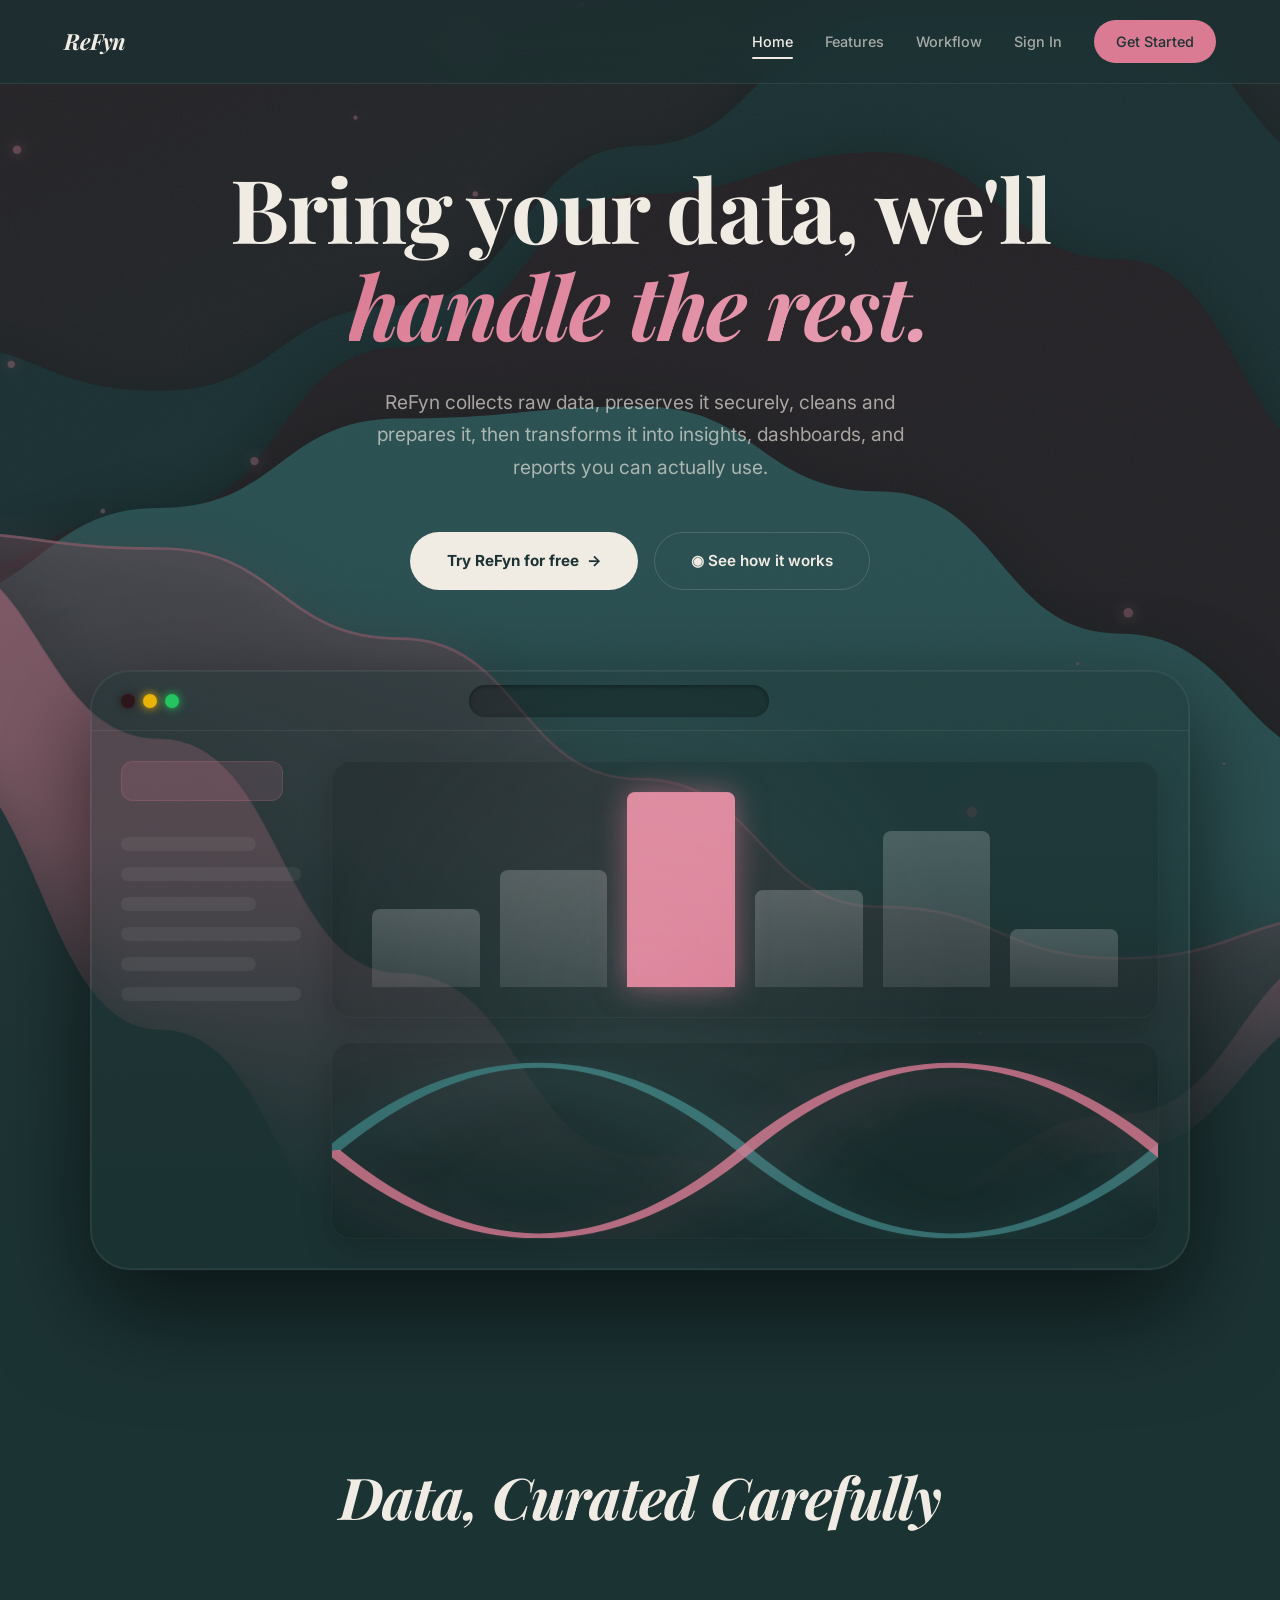
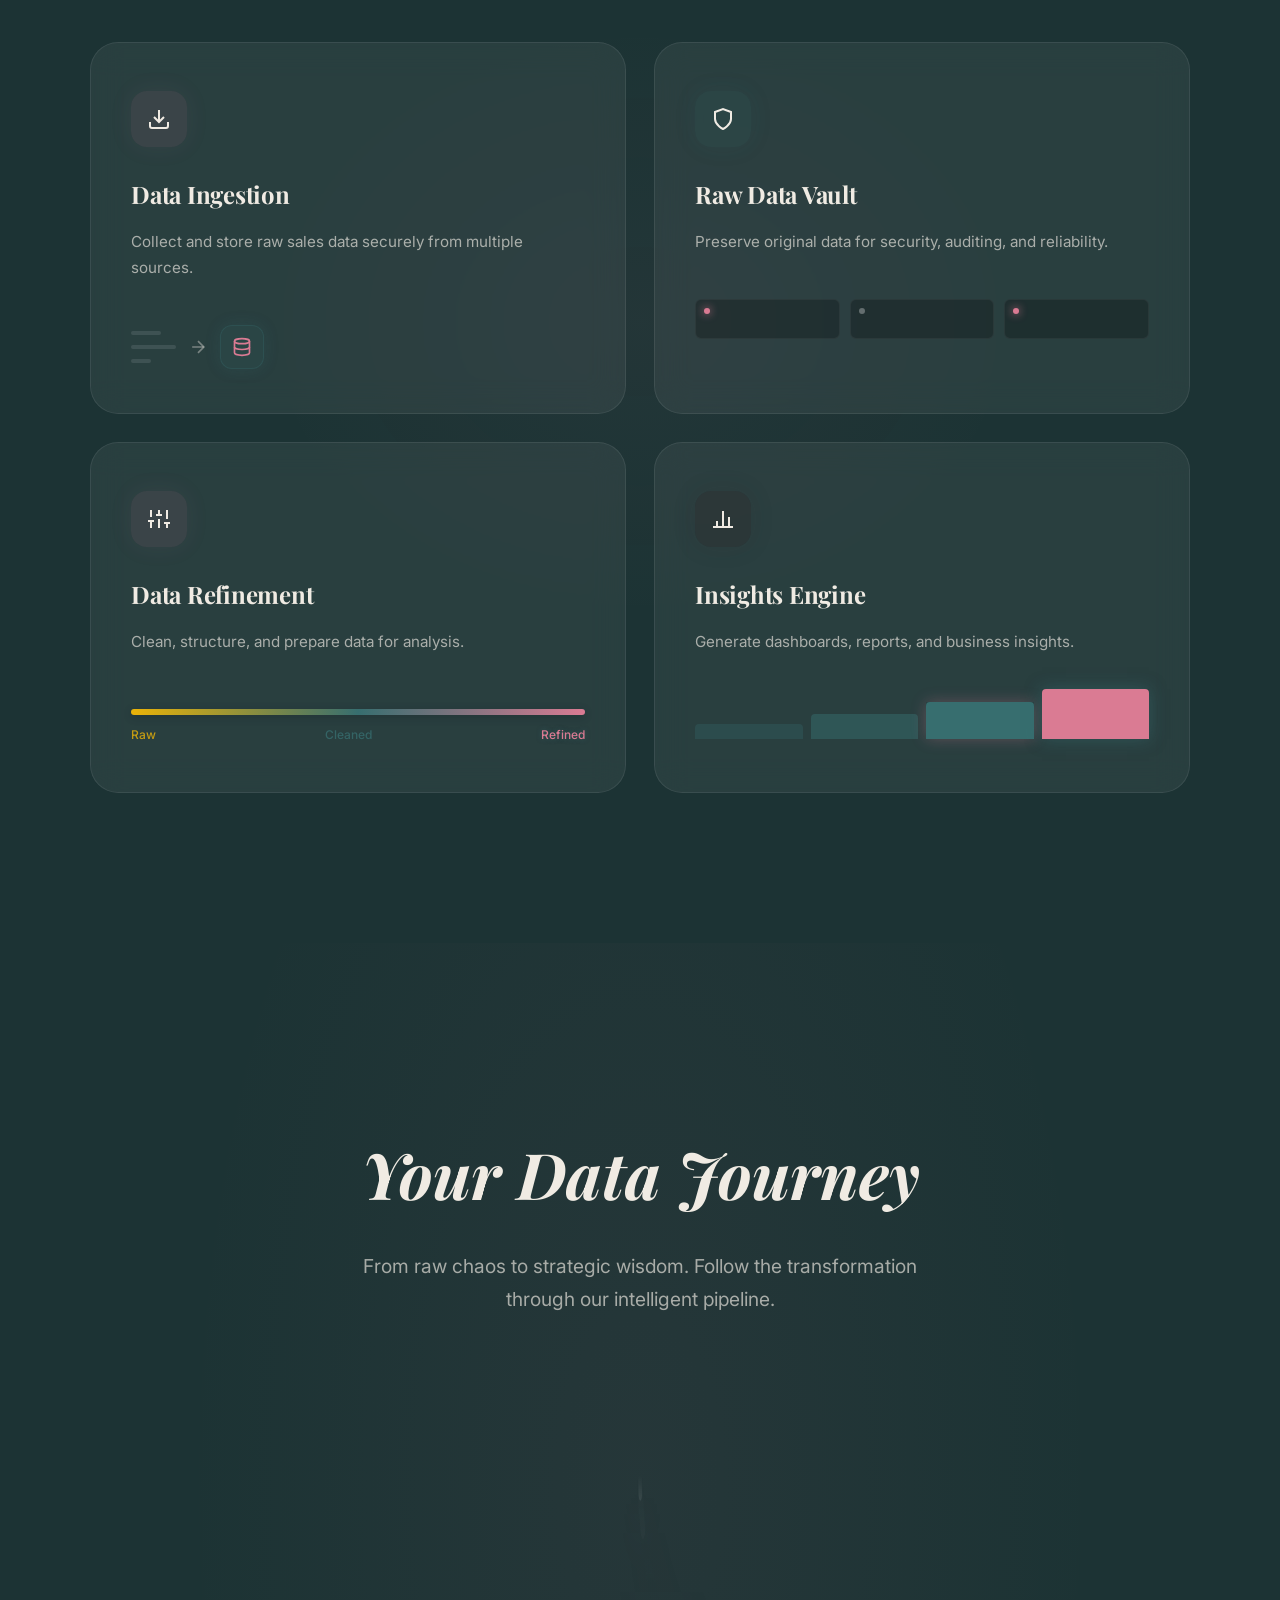
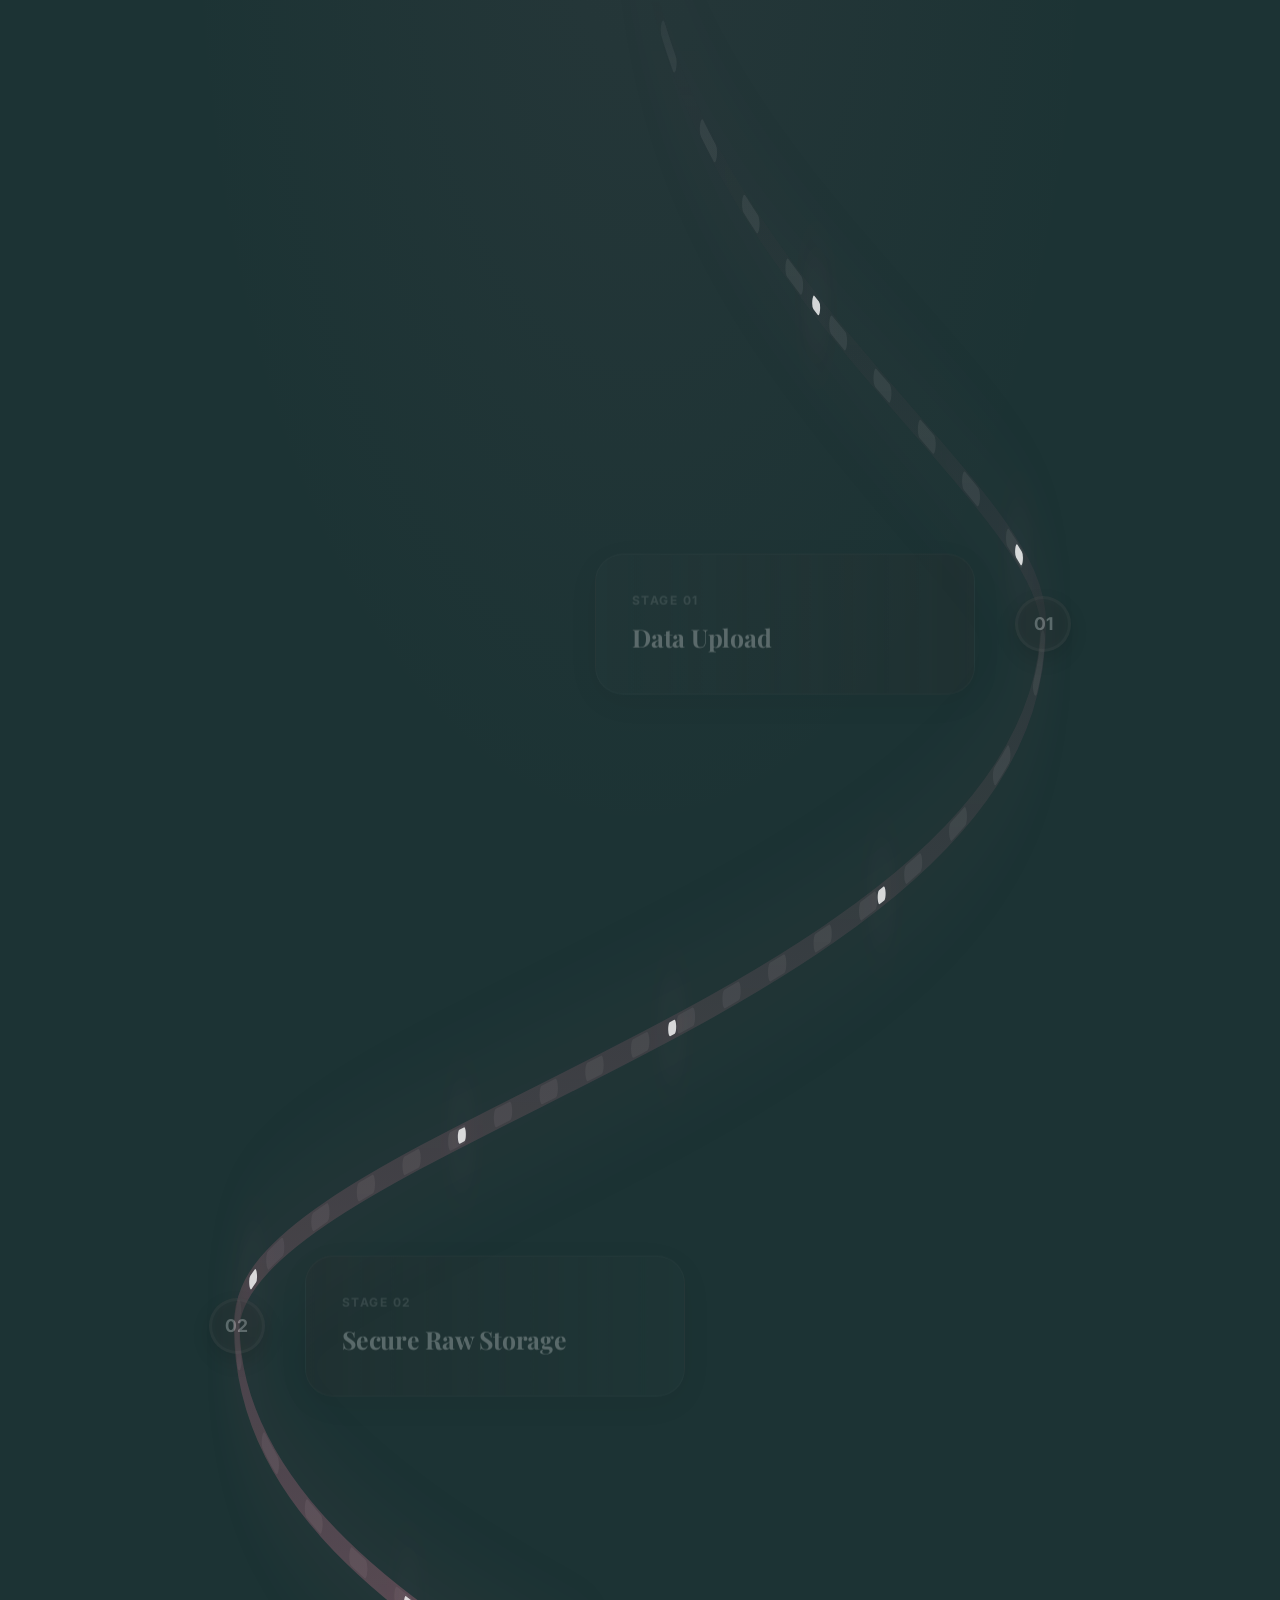
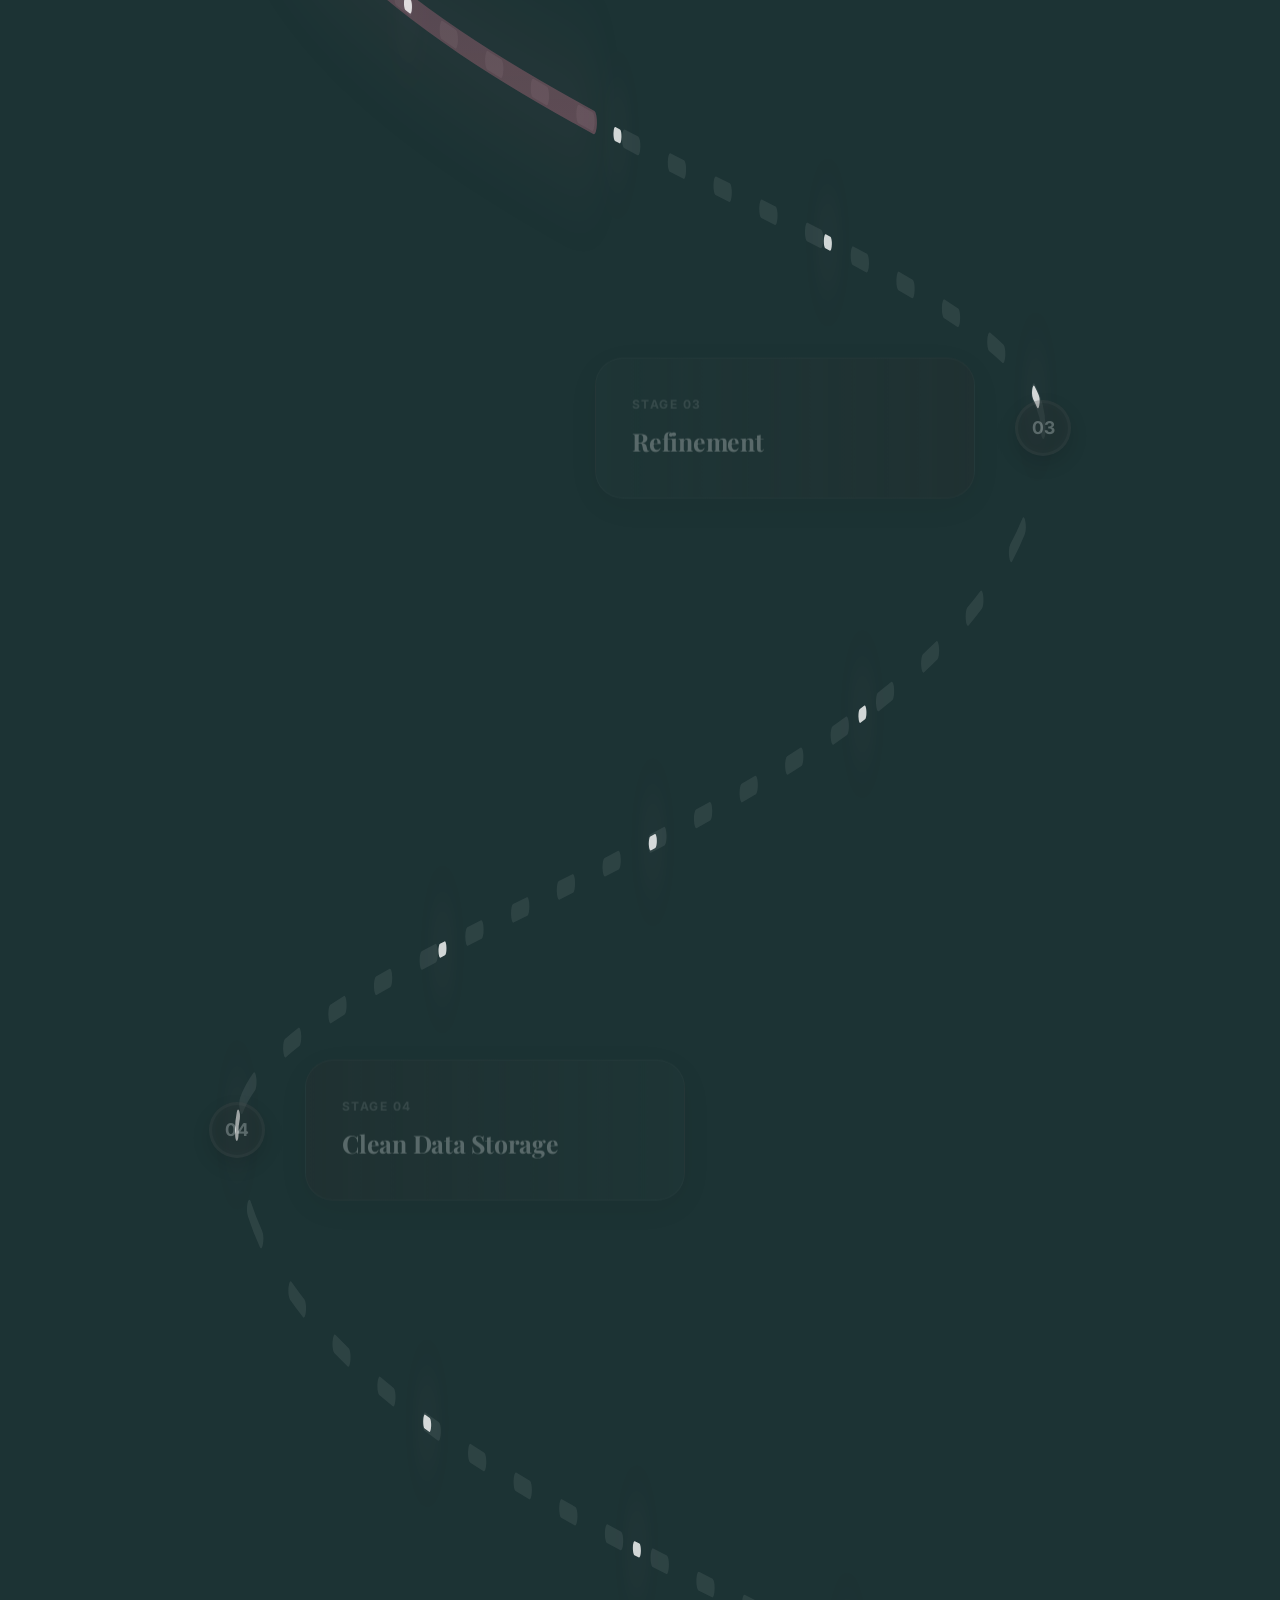
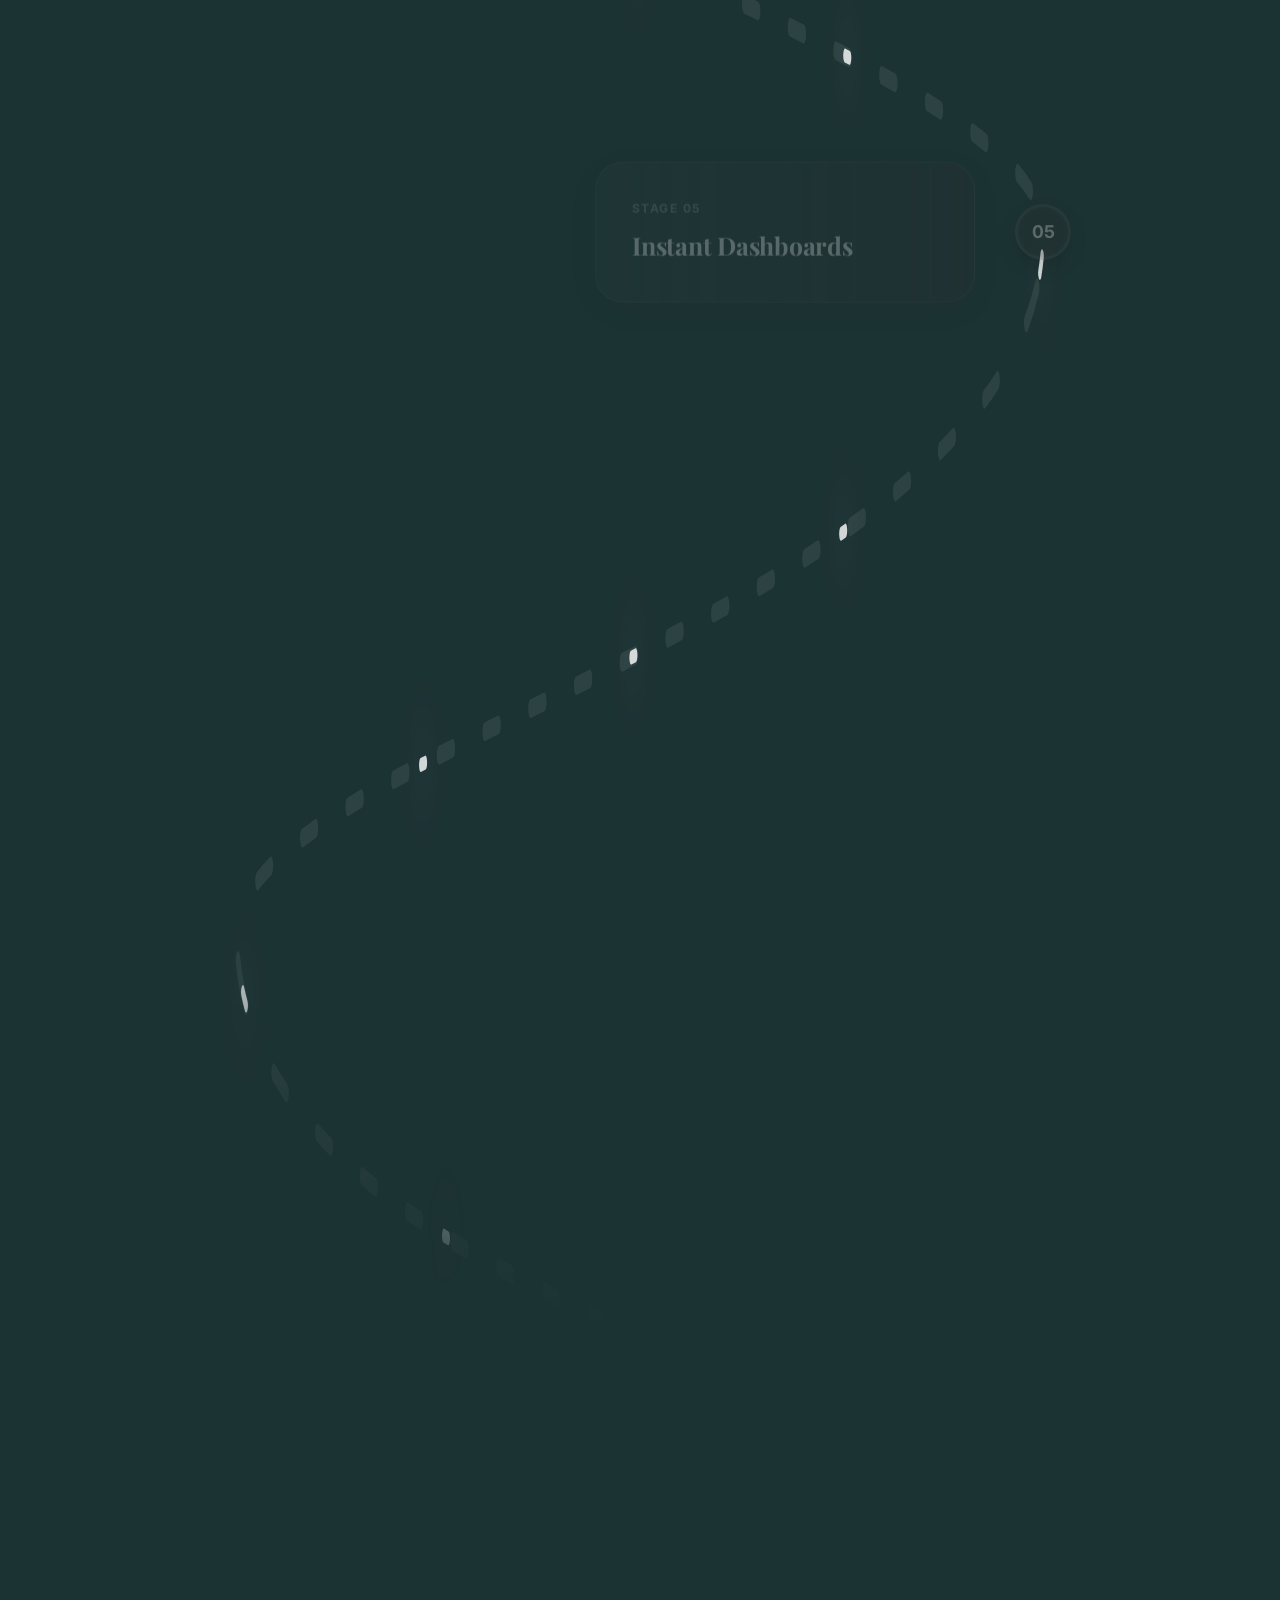
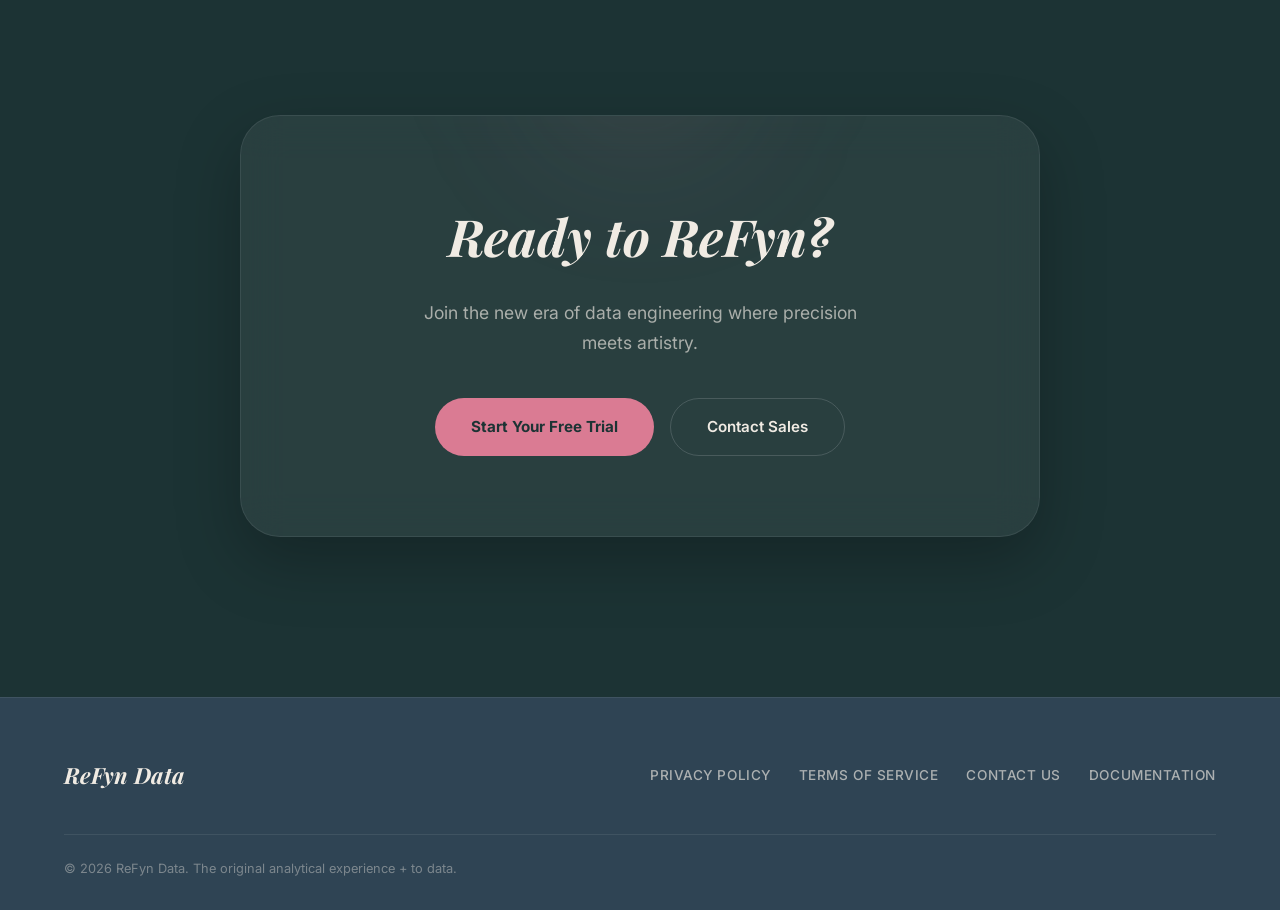
==== index.html @ 60cd301b "fix(gh-pages): Deploy Refyn landing page to root and docs with relative asset paths" ====
<!DOCTYPE html>
<html lang="en">
<head>
    <meta charset="UTF-8">
    <meta name="viewport" content="width=device-width, initial-scale=1.0">
    <title>ReFyn Data | Precision Data Intelligence</title>
    <meta name="description" content="Transform raw chaos into strategic wisdom with ReFyn Data's intelligent pipeline. Upload, clean, analyze, and visualize your data effortlessly.">
    <link rel="preconnect" href="https://fonts.googleapis.com">
    <link rel="preconnect" href="https://fonts.gstatic.com" crossorigin>
    <link href="https://fonts.googleapis.com/css2?family=Inter:wght@300;400;500;600;700;800&family=Playfair+Display:ital,wght@0,500;0,700;1,500;1,700&display=swap" rel="stylesheet">
    <style>
        /* ═══════════════════════════════════════════
           DESIGN TOKENS
           ═══════════════════════════════════════════ */
        :root {
            --bg-deep: #1C3334;
            --bg-mid: #2F4454;
            --bg-card: rgba(255, 255, 255, 0.04);
            --bg-glass: rgba(255, 255, 255, 0.06);
            --bg-glass-strong: rgba(255, 255, 255, 0.09);

            --text-primary: #f0ebe3;
            --text-secondary: rgba(240, 235, 227, 0.65);
            --text-muted: rgba(240, 235, 227, 0.4);

            --accent-green: #DA7B93;
            --accent-pink: #376E6F;
            --accent-coral: #2E151B;

            --border-glass: rgba(255, 255, 255, 0.08);
            --border-glass-hover: rgba(255, 255, 255, 0.15);

            --shadow-glow: 0 0 60px rgba(218, 123, 147, 0.06);
            --shadow-card: 0 8px 32px rgba(0, 0, 0, 0.2);
            --shadow-card-hover: 0 16px 48px rgba(0, 0, 0, 0.3);
            --shadow-float: 0 24px 64px rgba(0, 0, 0, 0.25);

            --radius-sm: 12px;
            --radius-md: 20px;
            --radius-lg: 28px;
            --radius-xl: 40px;

            --font-heading: 'Playfair Display', Georgia, serif;
            --font-body: 'Inter', -apple-system, sans-serif;
        }

        *, *::before, *::after { margin: 0; padding: 0; box-sizing: border-box; }

        html { scroll-behavior: smooth; }

        body {
            font-family: var(--font-body);
            background: var(--bg-deep);
            color: var(--text-primary);
            line-height: 1.6;
            overflow-x: hidden;
            -webkit-font-smoothing: antialiased;
        }

        /* ═══════════════════════════════════════════
           NAVBAR
           ═══════════════════════════════════════════ */
        .navbar {
            position: fixed; top: 0; left: 0; right: 0; z-index: 1000;
            display: flex; justify-content: space-between; align-items: center;
            padding: 20px 5vw;
            background: rgba(28, 51, 52, 0.7);
            backdrop-filter: blur(20px);
            border-bottom: 1px solid var(--border-glass);
            transition: background 0.3s;
        }

        .nav-logo {
            font-family: var(--font-heading);
            font-size: 1.4rem; font-weight: 700; font-style: italic;
            color: var(--text-primary);
            text-decoration: none; letter-spacing: -0.02em;
        }

        .nav-links { display: flex; gap: 32px; align-items: center; }
        .nav-links a {
            text-decoration: none; color: var(--text-secondary);
            font-size: 0.9rem; font-weight: 500; transition: color 0.2s;
            position: relative;
        }
        .nav-links a:hover { color: var(--text-primary); }
        .nav-links a.active { color: var(--text-primary); }
        .nav-links a.active::after {
            content: ''; position: absolute; bottom: -6px; left: 0; right: 0;
            height: 2px; background: var(--text-primary); border-radius: 1px;
        }

        .btn-nav {
            background: var(--accent-green); color: var(--bg-deep) !important;
            padding: 10px 22px; border-radius: 100px; font-weight: 600; font-size: 0.85rem;
            transition: transform 0.2s, box-shadow 0.2s;
        }
        .btn-nav:hover {
            transform: translateY(-1px);
            box-shadow: 0 8px 20px rgba(218, 123, 147, 0.25);
        }

        @media (max-width: 768px) {
            .nav-links { display: none; }
        }

        /* ═══════════════════════════════════════════
           HERO SECTION
           ═══════════════════════════════════════════ */
        .hero {
            position: relative;
            min-height: 100vh;
            display: flex; flex-direction: column;
            align-items: center; justify-content: center;
            text-align: center;
            padding: 160px 5vw 120px;
            background: var(--bg-deep);
            overflow: visible;
        }

        .hero-bg {
            position: absolute; top: 0; left: 0; width: 100%; height: 100%;
            background: 
                linear-gradient(to bottom, rgba(28,51,52,0.4) 0%, rgba(28,51,52,0.5) 70%, var(--bg-deep) 100%),
                url('images/hero-abstract.svg') center 40% / cover no-repeat;
            z-index: 1; pointer-events: none;
        }

        .hero-glow {
            position: absolute; top: -20%; left: 50%; transform: translateX(-50%);
            width: 800px; height: 500px;
            background: radial-gradient(circle, rgba(218,123,147,0.12) 0%, transparent 70%);
            pointer-events: none; filter: blur(80px);
        }

        .hero h1 {
            font-family: var(--font-heading);
            font-size: clamp(3rem, 7vw, 5.5rem);
            font-weight: 700; line-height: 1.1;
            letter-spacing: -0.02em;
            max-width: 900px;
            margin-bottom: 32px;
            position: relative; z-index: 2;
            opacity: 0; animation: fadeUp 1s 0.2s cubic-bezier(0.16,1,0.3,1) forwards;
        }
        .hero h1 em {
            font-style: italic;
            background: linear-gradient(135deg, var(--accent-green), #e8a0b4);
            -webkit-background-clip: text; background-clip: text; color: transparent;
        }

        .hero-tagline {
            font-size: clamp(1rem, 1.5vw, 1.25rem);
            color: var(--text-secondary);
            max-width: 550px; margin: 0 auto 48px;
            line-height: 1.7;
            position: relative; z-index: 2;
            opacity: 0; animation: fadeUp 1s 0.4s cubic-bezier(0.16,1,0.3,1) forwards;
        }

        .hero-cta {
            display: flex; gap: 16px; justify-content: center;
            flex-wrap: wrap;
            position: relative; z-index: 2;
            opacity: 0; animation: fadeUp 1s 0.55s cubic-bezier(0.16,1,0.3,1) forwards;
        }

        /* ── 3D Parallax Massive Mockup ── */
        .hero-mockup-wrapper {
            position: relative; z-index: 15;
            width: 100%; max-width: 1100px; height: 600px;
            margin: 90px auto -200px; /* Overlaps the next section */
            perspective: 2000px;
            opacity: 0; animation: fadeUp 1s 0.8s cubic-bezier(0.16,1,0.3,1) forwards;
        }

        .dashboard-preview {
            width: 100%; height: 100%;
            background: rgba(28,51,52, 0.4); backdrop-filter: blur(24px); -webkit-backdrop-filter: blur(24px);
            border: 1px solid var(--border-glass); border-radius: var(--radius-xl);
            box-shadow: 0 40px 100px rgba(0,0,0,0.6), inset 0 0 0 1px rgba(255,255,255,0.05);
            display: flex; flex-direction: column; overflow: hidden;
            
            /* 3D variables */
            --rotate-x: 0deg; --rotate-y: 0deg; --glare-x: 50%; --glare-y: 50%;
            transform: rotateX(var(--rotate-x)) rotateY(var(--rotate-y));
            will-change: transform; position: relative;
        }
        
        .dashboard-preview::after {
            content: ''; position: absolute; inset: 0; pointer-events: none;
            background: radial-gradient(circle at var(--glare-x) var(--glare-y), rgba(255,255,255,0.1) 0%, transparent 50%);
            mix-blend-mode: overlay; z-index: 10; border-radius: inherit;
        }
        
        /* Mockup Internals */
        .dp-header { height: 60px; border-bottom: 1px solid var(--border-glass); display: flex; align-items: center; padding: 0 30px; gap: 20px;}
        .dp-dots { display: flex; gap: 8px; }
        .dp-dots span { width: 14px; height: 14px; border-radius: 50%; background: var(--border-glass-hover); }
        .dp-dots span:nth-child(1) { background: var(--accent-coral); box-shadow: 0 0 10px var(--accent-coral); }
        .dp-dots span:nth-child(2) { background: #eab308; box-shadow: 0 0 10px #eab308; }
        .dp-dots span:nth-child(3) { background: #22c55e; box-shadow: 0 0 10px #22c55e; }
        .dp-search { flex: 1; height: 32px; background: rgba(0,0,0,0.25); border-radius: 16px; max-width: 300px; box-shadow: inset 0 1px 4px rgba(0,0,0,0.4); margin: 0 auto;}
        
        .dp-body { display: flex; flex: 1; padding: 30px; gap: 30px; }
        .dp-sidebar { width: 180px; display: flex; flex-direction: column; gap: 16px; }
        .dp-sidebar div { height: 14px; background: rgba(255,255,255,0.06); border-radius: 7px; }
        .dp-sidebar div:first-child { height: 40px; background: rgba(218,123,147,0.15); border-radius: 12px; margin-bottom: 20px; width: 90%; border: 1px solid rgba(218,123,147,0.2);}
        .dp-sidebar div:nth-child(even) { width: 75%; }
        
        .dp-main { flex: 1; display: flex; flex-direction: column; gap: 24px; }
        .dp-card { flex: 1; background: rgba(0,0,0,0.15); border: 1px solid rgba(255,255,255,0.04); border-radius: var(--radius-md); display: flex; align-items: flex-end; justify-content: space-between; padding: 30px 40px; gap: 20px; box-shadow: 0 10px 30px rgba(0,0,0,0.2); }
        .dp-chart-bar { flex: 1; background: rgba(255,255,255,0.1); border-radius: 8px 8px 0 0; position: relative; overflow: hidden; }
        .dp-chart-bar::after { content: ''; position: absolute; top:0; left:0; width:100%; height:100%; background: linear-gradient(to bottom, rgba(255,255,255,0.1), transparent); }
        .dp-card-wide { padding: 0; overflow: hidden; align-items: center; justify-content: center; position: relative; }
        .dp-line-svg {
            position: absolute; bottom: -10px; left: 0; width: 100%; height: 100%; object-fit: cover;
            animation: scrollSine 12s linear infinite;
        }
        @keyframes scrollSine {
            0% { transform: translateX(0); }
            100% { transform: translateX(-50%); }
        }

        .cta-primary {
            position: relative;
            display: inline-flex; align-items: center; justify-content: center;
            background: var(--text-primary); color: var(--bg-deep);
            padding: 16px 36px; border-radius: 100px;
            text-decoration: none; font-weight: 700; font-size: 0.95rem;
            transition: transform 0.4s cubic-bezier(0.1, 0.8, 0.4, 1), box-shadow 0.4s, color 0.4s;
            overflow: hidden; z-index: 1; border: 1px solid transparent;
        }
        .cta-primary::before {
            content: ''; position: absolute; inset: 0;
            background: linear-gradient(135deg, var(--accent-pink) 0%, var(--accent-coral) 100%);
            z-index: -1; border-radius: inherit;
            transform: scale3d(0, 0, 1); transform-origin: center;
            transition: transform 0.5s cubic-bezier(0.16, 1, 0.3, 1);
        }
        .cta-primary:hover {
            color: #fff;
            box-shadow: 0 16px 40px rgba(218,123,147,0.3), 0 0 0 1px rgba(255,255,255,0.1);
            transition: transform 0.1s linear, box-shadow 0.4s, color 0.4s;
        }
        .cta-primary:hover::before {
            transform: scale3d(1, 1, 1);
        }
        .magnetic-text {
            display: inline-flex; align-items: center; gap: 8px; pointer-events: none;
            transition: transform 0.1s linear;
        }
        .cta-primary:not(:hover) .magnetic-text {
            transition: transform 0.4s cubic-bezier(0.1, 0.8, 0.4, 1);
        }
        .cta-arrow {
            transition: transform 0.4s cubic-bezier(0.16, 1, 0.3, 1);
        }
        .cta-primary:hover .cta-arrow {
            transform: translateX(4px) scale(1.1);
        }
        .cta-secondary {
            display: inline-flex; align-items: center; gap: 8px;
            background: transparent; color: var(--text-primary);
            padding: 16px 36px; border-radius: 100px;
            text-decoration: none; font-weight: 600; font-size: 0.95rem;
            border: 1.5px solid var(--border-glass-hover);
            transition: border-color 0.25s, background 0.25s;
        }
        .cta-secondary:hover {
            border-color: var(--text-primary);
            background: rgba(255,255,255,0.04);
        }


        /* ── Illustration Section ── */
        .illustration-section {
            position: relative;
            display: flex; align-items: center; justify-content: center;
            padding: 60px 5vw 100px;
            background: var(--bg-deep);
        }
        .illustration-container {
            max-width: 800px; width: 100%;
            border-radius: var(--radius-xl);
            overflow: hidden;
            box-shadow: var(--shadow-float);
            border: 1px solid var(--border-glass);
        }
        .illustration-container img {
            width: 100%; height: auto; display: block;
        }

        /* ═══════════════════════════════════════════
           FEATURES SECTION
           ═══════════════════════════════════════════ */
        .features-section {
            position: relative;
            padding: 150px 5vw;
            margin: 100px 0 0 0;
            background:
                radial-gradient(ellipse 50% 40% at 50% 50%, rgba(218,123,147,0.04) 0%, transparent 60%),
                var(--bg-deep);
        }

        .section-header {
            text-align: center;
            max-width: 700px;
            margin: 0 auto 100px;
        }
        .section-header h2 {
            font-family: var(--font-heading);
            font-size: clamp(2.2rem, 4.5vw, 3.8rem);
            font-weight: 700; font-style: italic;
            margin-bottom: 24px; letter-spacing: -0.02em;
        }
        .section-header p {
            font-size: 1.15rem; color: var(--text-secondary);
            max-width: 550px; margin: 0 auto; line-height: 1.7;
        }

        .features-grid {
            display: grid;
            grid-template-columns: repeat(2, 1fr);
            gap: 28px;
            max-width: 1100px;
            margin: 0 auto;
        }

        .feature-card {
            background: var(--bg-glass);
            backdrop-filter: blur(16px);
            border: 1px solid var(--border-glass);
            border-radius: var(--radius-lg);
            padding: 48px 40px;
            position: relative;
            overflow: hidden;
            cursor: pointer;

            /* Scroll reveal */
            opacity: 0; transform: translateY(40px);
            transition: opacity 0.8s ease, transform 0.8s cubic-bezier(0.16,1,0.3,1),
                        box-shadow 0.4s ease, border-color 0.4s ease, background 0.4s ease;
        }
        .feature-card.visible {
            opacity: 1; transform: translateY(0);
        }
        
        /* ── Advanced Interaction Effects ── */
        .feature-card:hover {
            transform: translateY(-8px) scale(1.02);
            box-shadow: 0 20px 50px rgba(0, 0, 0, 0.4), 0 0 40px rgba(218, 123, 147, 0.1);
            border-color: rgba(218, 123, 147, 0.3);
            background: rgba(255, 255, 255, 0.08); /* slightly brighter glass */
        }
        
        /* Sweeping Glare Effect */
        .feature-card::after {
            content: '';
            position: absolute;
            top: 0; left: -150%; width: 50%; height: 100%;
            background: linear-gradient(to right, transparent, rgba(255,255,255,0.05), transparent);
            transform: skewX(-20deg);
            transition: left 0.7s ease;
            pointer-events: none;
        }
        .feature-card:hover::after {
            left: 200%;
        }

        .feature-icon {
            width: 56px; height: 56px; border-radius: 16px;
            display: flex; align-items: center; justify-content: center;
            font-size: 1.5rem; margin-bottom: 28px;
            background: rgba(218,123,147,0.1);
            box-shadow: 0 0 24px rgba(218,123,147,0.08);
            transition: transform 0.4s cubic-bezier(0.16,1,0.3,1);
        }
        .feature-card:hover .feature-icon {
            transform: scale(1.15) rotate(5deg);
        }
        .feature-card:nth-child(2) .feature-icon { background: rgba(55,110,111,0.12); box-shadow: 0 0 24px rgba(55,110,111,0.08); }
        .feature-card:nth-child(3) .feature-icon { background: rgba(218,123,147,0.1); box-shadow: 0 0 24px rgba(218,123,147,0.08); }
        .feature-card:nth-child(4) .feature-icon { background: rgba(46,21,27,0.2); box-shadow: 0 0 24px rgba(46,21,27,0.12); }

        .feature-card h3 {
            font-family: var(--font-heading);
            font-size: 1.5rem; font-weight: 700;
            margin-bottom: 16px; letter-spacing: -0.01em;
        }
        .feature-card p {
            color: var(--text-secondary); font-size: 0.95rem; line-height: 1.7;
            margin-bottom: 24px;
        }
        .feature-link {
            color: var(--text-primary); text-decoration: none;
            font-size: 0.9rem; font-weight: 600;
            display: inline-flex; align-items: center; gap: 6px;
            transition: gap 0.3s, color 0.3s;
        }
        .feature-card:hover .feature-link { 
            gap: 12px; 
            color: var(--accent-green);
        }

        .feature-visual {
            margin-top: 24px;
            display: flex; gap: 8px; flex-wrap: wrap;
        }
        .fv-bar {
            height: 6px; border-radius: 3px; flex: 1; min-width: 40px;
        }

        @media (max-width: 768px) {
            .features-grid { grid-template-columns: 1fr; }
        }

        /* ═══════════════════════════════════════════
           ROADMAP / JOURNEY SECTION
           ═══════════════════════════════════════════ */
        .roadmap-section {
            position: relative;
            padding: 180px 5vw 200px;
            background:
                radial-gradient(ellipse 60% 30% at 50% 10%, rgba(218,123,147,0.05) 0%, transparent 60%),
                var(--bg-deep);
            overflow: hidden;
        }

        .roadmap-header {
            text-align: center;
            max-width: 700px;
            margin: 0 auto 160px;
        }
        .roadmap-header h2 {
            font-family: var(--font-heading);
            font-size: clamp(2.5rem, 5vw, 4.5rem);
            font-weight: 700; font-style: italic;
            margin-bottom: 24px;
        }
        .roadmap-header p {
            font-size: 1.2rem; color: var(--text-secondary);
            max-width: 600px; margin: 0 auto; line-height: 1.7;
        }

        .roadmap-container {
            position: relative;
            max-width: 1200px; width: 100%;
            margin: 0 auto;
            min-height: 520vh;
            z-index: 2;
        }

        .roadmap-svg {
            position: absolute;
            top: 0; left: 0;
            width: 100%; height: 100%;
            pointer-events: none; z-index: 1;
            -webkit-mask-image: linear-gradient(to bottom, transparent 0%, black 5%, black 90%, transparent 100%);
            mask-image: linear-gradient(to bottom, transparent 0%, black 5%, black 90%, transparent 100%);
        }
        .roadmap-path-bg {
            fill: none;
            stroke: rgba(255,255,255,0.08);
            stroke-width: 4;
            stroke-linecap: round;
            stroke-dasharray: 12 28;
        }
        .roadmap-path-progress {
            fill: none;
            stroke: url(#line-gradient);
            stroke-width: 5;
            stroke-linecap: round;
            stroke-dasharray: 10000;
            stroke-dashoffset: 10000;
            filter: drop-shadow(0 0 12px rgba(218,123,147,0.5));
        }

        .roadmap-path-flow {
            fill: none;
            stroke: #ffffff;
            stroke-width: 3;
            stroke-linecap: round;
            stroke-dasharray: 4 180;
            filter: drop-shadow(0 0 10px rgba(218, 123, 147, 0.9));
            animation: dataFlow 2s linear infinite;
            opacity: 0.8;
        }

        .roadmap-stage {
            position: absolute;
            transform: translate(-50%, -50%);
            z-index: 10;
            display: flex; align-items: center; justify-content: center;

            /* scroll reveal */
            opacity: 0.3; filter: grayscale(0.8);
            transition: opacity 0.6s ease, filter 0.6s ease, transform 0.8s cubic-bezier(0.16,1,0.3,1);
        }
        .roadmap-stage.from-left { transform: translate(calc(-50% - 40px), -50%); opacity: 0; }
        .roadmap-stage.from-right { transform: translate(calc(-50% + 40px), -50%); opacity: 0; }
        .roadmap-stage.visible { transform: translate(-50%, -50%); opacity: 0.3; }
        
        /* Active Illumination State */
        .roadmap-stage.active { 
            opacity: 1; filter: grayscale(0); 
            z-index: 20;
        }

        .stage-dot {
            width: 56px; height: 56px;
            background: var(--bg-deep); /* Solid to hide line behind */
            border: 3px solid rgba(255,255,255,0.12);
            border-radius: 50%;
            display: flex; align-items: center; justify-content: center;
            font-size: 1.1rem; font-weight: 700; color: var(--text-primary);
            flex-shrink: 0; cursor: pointer;
            box-shadow: 0 8px 20px rgba(0,0,0,0.4), inset 0 0 10px rgba(255,255,255,0.05);
            z-index: 15;
            transition: all 0.4s cubic-bezier(0.16,1,0.3,1);
        }
        .stage-dot:hover { transform: scale(1.1); box-shadow: 0 0 20px rgba(255,255,255,0.2), inset 0 0 10px rgba(255,255,255,0.05); }
        .roadmap-stage.active .stage-dot {
            border-color: var(--accent-green);
            background: #1C3334; /* Solid active state */
            box-shadow: 0 0 30px rgba(218,123,147,0.4), 0 8px 20px rgba(0,0,0,0.3);
            transform: scale(1.15);
            color: var(--accent-green);
        }

        .stage-card {
            position: absolute;
            top: 50%; transform: translateY(-50%); /* Base static transform */
            width: 380px;
            backdrop-filter: blur(20px);
            border: 1px solid var(--border-glass);
            border-radius: var(--radius-lg);
            padding: 36px;
            box-shadow: var(--shadow-card);
            transition: border-color 0.4s, box-shadow 0.4s, opacity 0.4s;
            will-change: transform;
        }
        .roadmap-stage.active .stage-card {
            border-color: rgba(218,123,147,0.3);
            box-shadow: 0 20px 50px rgba(0,0,0,0.4), 0 0 40px rgba(218,123,147,0.1);
        }

        .card-left {
            right: calc(100% + 40px);
            background: linear-gradient(to left, rgba(28,51,52, 0.95) 0%, rgba(255,255,255, 0.04) 100%);
        }
        .card-right {
            left: calc(100% + 40px);
            background: linear-gradient(to right, rgba(28,51,52, 0.95) 0%, rgba(255,255,255, 0.04) 100%);
        }

        .stage-tag {
            font-size: 0.75rem; font-weight: 700; text-transform: uppercase;
            letter-spacing: 0.12em; color: var(--text-muted); margin-bottom: 8px;
            transition: color 0.3s;
        }
        .roadmap-stage.active .stage-tag { color: var(--accent-green); }
        
        .stage-title {
            font-family: var(--font-heading);
            font-size: 1.55rem; font-weight: 700;
            margin-bottom: 0; letter-spacing: -0.01em;
            transition: margin-bottom 0.4s ease;
        }
        
        /* Minimalist Accordion Expansion */
        .stage-desc {
            font-size: 0.95rem; color: var(--text-secondary);
            line-height: 1.7; margin: 0;
            max-height: 0; opacity: 0; overflow: hidden;
            transition: max-height 0.5s cubic-bezier(0.16,1,0.3,1), opacity 0.5s ease, margin-top 0.5s ease;
        }
        .stage-card:hover .stage-title, .roadmap-stage.active .stage-title {
            margin-bottom: 14px;
        }
        .stage-card:hover .stage-desc, .roadmap-stage.active .stage-desc {
            max-height: 150px; opacity: 1;
        }

        @media (max-width: 900px) {
            .roadmap-container {
                min-height: auto;
                display: flex; flex-direction: column; gap: 48px;
                padding-left: 50px;
            }
            .roadmap-container::before {
                content: ''; position: absolute; left: 30px; top: 0; bottom: 0;
                border-left: 3px dashed rgba(255,255,255,0.1);
            }
            .roadmap-svg { display: none; }
            .roadmap-stage {
                position: relative !important; top: auto !important; left: auto !important;
                transform: none !important; width: 100%;
                display: flex; align-items: flex-start;
            }
            .roadmap-stage.visible { transform: none !important; }
            .stage-dot { position: absolute; left: -44px; top: 4px; width: 44px; height: 44px; font-size: 1.1rem; }
            .stage-card {
                position: relative !important; width: 100% !important;
                top: auto; right: auto; left: auto; transform: none !important;
            }
        }

        /* ═══════════════════════════════════════════
           CTA SECTION
           ═══════════════════════════════════════════ */
        .cta-section {
            padding: 160px 5vw;
            display: flex; justify-content: center;
            background: var(--bg-deep);
        }

        .cta-card {
            background: var(--bg-glass);
            backdrop-filter: blur(20px);
            border: 1px solid var(--border-glass);
            border-radius: var(--radius-xl);
            padding: 80px 60px;
            text-align: center;
            max-width: 800px; width: 100%;
            box-shadow: var(--shadow-float);
            position: relative; overflow: hidden;

            opacity: 0; transform: translateY(30px);
            transition: opacity 0.8s ease, transform 0.8s cubic-bezier(0.16,1,0.3,1);
        }
        .cta-card.visible { opacity: 1; transform: translateY(0); }

        .cta-card::before {
            content: ''; position: absolute;
            top: -50%; left: 50%; transform: translateX(-50%);
            width: 400px; height: 300px;
            background: radial-gradient(circle, rgba(218,123,147,0.1) 0%, transparent 70%);
            pointer-events: none; filter: blur(60px);
        }

        .cta-card h2 {
            font-family: var(--font-heading);
            font-size: clamp(2.2rem, 4vw, 3.5rem);
            font-weight: 700; font-style: italic;
            margin-bottom: 20px; position: relative;
        }
        .cta-card p {
            font-size: 1.1rem; color: var(--text-secondary);
            max-width: 480px; margin: 0 auto 40px;
            line-height: 1.7; position: relative;
        }
        .cta-card .cta-buttons {
            display: flex; gap: 16px; justify-content: center; flex-wrap: wrap;
            position: relative;
        }
        .cta-btn-green {
            display: inline-flex; align-items: center; gap: 8px;
            background: var(--accent-green); color: var(--bg-deep);
            padding: 16px 36px; border-radius: 100px;
            text-decoration: none; font-weight: 700; font-size: 0.95rem;
            border: none; cursor: pointer;
            transition: transform 0.25s, box-shadow 0.25s;
        }
        .cta-btn-green:hover {
            transform: translateY(-2px);
            box-shadow: 0 12px 28px rgba(218,123,147,0.2);
        }
        .cta-btn-outline {
            display: inline-flex; align-items: center; gap: 8px;
            background: transparent; color: var(--text-primary);
            padding: 16px 36px; border-radius: 100px;
            text-decoration: none; font-weight: 600; font-size: 0.95rem;
            border: 1.5px solid var(--border-glass-hover);
            transition: border-color 0.25s, background 0.25s;
        }
        .cta-btn-outline:hover {
            border-color: var(--text-primary);
            background: rgba(255,255,255,0.04);
        }

        /* ═══════════════════════════════════════════
           FOOTER
           ═══════════════════════════════════════════ */
        .site-footer {
            padding: 60px 5vw 30px;
            background: var(--bg-mid);
            border-top: 1px solid var(--border-glass);
        }

        .footer-inner {
            max-width: 1200px; margin: 0 auto;
            display: flex; justify-content: space-between; align-items: center;
            flex-wrap: wrap; gap: 20px;
            margin-bottom: 40px;
        }

        .footer-logo {
            font-family: var(--font-heading);
            font-size: 1.4rem; font-weight: 700; font-style: italic;
            color: var(--text-primary);
        }

        .footer-links { display: flex; gap: 28px; flex-wrap: wrap; }
        .footer-links a {
            color: var(--text-secondary); text-decoration: none;
            font-size: 0.85rem; font-weight: 500; transition: color 0.2s;
            text-transform: uppercase; letter-spacing: 0.04em;
        }
        .footer-links a:hover { color: var(--text-primary); }

        .footer-bottom {
            max-width: 1200px; margin: 0 auto;
            border-top: 1px solid var(--border-glass);
            padding-top: 24px;
            font-size: 0.8rem; color: var(--text-muted);
            display: flex; justify-content: space-between; flex-wrap: wrap; gap: 8px;
        }

        /* ═══════════════════════════════════════════
           ANIMATIONS
           ═══════════════════════════════════════════ */
        @keyframes fadeUp {
            from { opacity: 0; transform: translateY(24px); }
            to { opacity: 1; transform: translateY(0); }
        }
        
        @keyframes dataFlow {
            from { stroke-dashoffset: 184; }
            to { stroke-dashoffset: 0; }
        }

        /* ═══════════════════════════════════════════
           RESPONSIVE
           ═══════════════════════════════════════════ */
        @media (max-width: 600px) {
            .hero { padding: 120px 5vw 60px; }
            .hero-metrics { flex-direction: column; align-items: center; }
            .cta-card { padding: 50px 30px; }
            .footer-inner { flex-direction: column; text-align: center; }
            .footer-bottom { flex-direction: column; text-align: center; }
        }
    </style>
</head>
<body>

    <!-- ─── NAVBAR ─── -->
    <nav class="navbar">
        <a href="#" class="nav-logo">ReFyn</a>
        <div class="nav-links">
            <a href="#" class="active">Home</a>
            <a href="#features">Features</a>
            <a href="#roadmap">Workflow</a>
            <a href="#features">Sign In</a>
            <a href="#features" class="btn-nav">Get Started</a>
        </div>
    </nav>

    <!-- ─── HERO ─── -->
    <section class="hero" id="hero">
        <div class="hero-bg"></div>
        <div class="hero-glow"></div>

        <h1>Bring your data, we'll<br><em>handle the rest.</em></h1>
        <p class="hero-tagline">ReFyn collects raw data, preserves it securely, cleans and prepares it, then transforms it into insights, dashboards, and reports you can actually use.</p>
        <div class="hero-cta">
            <a href="#features" class="cta-primary magnetic-btn">
                <span class="magnetic-text">Try ReFyn for free <span class="cta-arrow">→</span></span>
            </a>
            <a href="#roadmap" class="cta-secondary">◉ See how it works</a>
        </div>

        <div class="hero-mockup-wrapper">
            <div class="dashboard-preview" id="dashboard-preview">
                <div class="dp-header">
                    <div class="dp-dots"><span></span><span></span><span></span></div>
                    <div class="dp-search"></div>
                    <div style="width: 100px;"></div>
                </div>
                <div class="dp-body">
                    <div class="dp-sidebar">
                        <div></div><div></div><div></div><div></div><div></div><div></div><div></div>
                    </div>
                    <div class="dp-main">
                        <div class="dp-card">
                            <div class="dp-chart-bar" style="height: 40%"></div>
                            <div class="dp-chart-bar" style="height: 60%"></div>
                            <div class="dp-chart-bar" style="height: 100%; background: var(--accent-green); box-shadow: 0 0 30px rgba(218,123,147,0.5)"></div>
                            <div class="dp-chart-bar" style="height: 50%"></div>
                            <div class="dp-chart-bar" style="height: 80%"></div>
                            <div class="dp-chart-bar" style="height: 30%"></div>
                        </div>
                        <div class="dp-card dp-card-wide" style="position: relative;">
                            <svg class="dp-line-svg" viewBox="0 0 400 80" preserveAspectRatio="none" style="width: 400%;">
                                <!-- Sine Wave (Teal) -->
                                <path d="M 0 40 Q 25 -30 50 40 T 100 40 T 150 40 T 200 40 T 250 40 T 300 40 T 350 40 T 400 40" fill="none" stroke="var(--accent-pink)" stroke-width="2" filter="drop-shadow(0 4px 6px rgba(55,110,111,0.6))"/>
                                <!-- Cosine Phase Wave (Rose) -->
                                <path d="M 0 40 Q 25 110 50 40 T 100 40 T 150 40 T 200 40 T 250 40 T 300 40 T 350 40 T 400 40" fill="none" stroke="var(--accent-green)" stroke-width="2" opacity="0.8" filter="drop-shadow(0 4px 6px rgba(218,123,147,0.4))"/>
                            </svg>
                        </div>
                    </div>
                </div>
            </div>
        </div>

    </section>

    <!-- ─── FEATURES ─── -->
    <section class="features-section" id="features">
        <div class="section-header">
            <h2>Data, Curated Carefully</h2>
        </div>

        <div class="features-grid">
            <div class="feature-card">
                <div class="feature-icon"><svg width="24" height="24" viewBox="0 0 24 24" fill="none" stroke="currentColor" stroke-width="2"><path d="M21 15v4a2 2 0 0 1-2 2H5a2 2 0 0 1-2-2v-4"/><polyline points="7 10 12 15 17 10"/><line x1="12" y1="15" x2="12" y2="3"/></svg></div>
                <h3>Data Ingestion</h3>
                <p>Collect and store raw sales data securely from multiple sources.</p>
                <div class="feature-visual" style="align-items: center; justify-content: flex-start; gap: 12px; height: 60px; margin-top: auto; padding-top: 20px;">
                    <div style="display: flex; flex-direction: column; gap: 10px;">
                        <div style="width: 30px; height: 4px; background: rgba(255,255,255,0.1); border-radius: 2px;"></div>
                        <div style="width: 45px; height: 4px; background: rgba(255,255,255,0.1); border-radius: 2px;"></div>
                        <div style="width: 20px; height: 4px; background: rgba(255,255,255,0.1); border-radius: 2px;"></div>
                    </div>
                    <svg width="20" height="20" viewBox="0 0 24 24" fill="none" stroke="var(--text-muted)" stroke-width="2"><path d="M5 12h14"/><path d="m12 5 7 7-7 7"/></svg>
                    <div style="width: 44px; height: 44px; border-radius: 12px; background: rgba(55,110,111,0.15); border: 1px solid rgba(55,110,111,0.3); display: flex; align-items: center; justify-content: center; box-shadow: 0 0 15px rgba(55,110,111,0.2);">
                        <svg width="20" height="20" viewBox="0 0 24 24" fill="none" stroke="currentColor" stroke-width="2" style="color: var(--accent-green)"><ellipse cx="12" cy="5" rx="9" ry="3"/><path d="M21 12c0 1.66-4 3-9 3s-9-1.34-9-3"/><path d="M3 5v14c0 1.66 4 3 9 3s9-1.34 9-3V5"/></svg>
                    </div>
                </div>
            </div>

            <div class="feature-card">
                <div class="feature-icon"><svg width="24" height="24" viewBox="0 0 24 24" fill="none" stroke="currentColor" stroke-width="2"><path d="M12 22s8-4 8-10V5l-8-3-8 3v7c0 6 8 10 8 10z"/></svg></div>
                <h3>Raw Data Vault</h3>
                <p>Preserve original data for security, auditing, and reliability.</p>
                <div class="feature-visual" style="display: grid; grid-template-columns: repeat(3, 1fr); gap: 10px; height: 60px; margin-top: auto; padding-top: 20px; background: none;">
                    <div style="background: rgba(0,0,0,0.25); border: 1px solid rgba(255,255,255,0.05); border-radius: 6px; position: relative;"><div style="position: absolute; left: 8px; top: 8px; width: 6px; height: 6px; border-radius: 50%; background: var(--accent-green); box-shadow: 0 0 8px var(--accent-green);"></div></div>
                    <div style="background: rgba(0,0,0,0.25); border: 1px solid rgba(255,255,255,0.05); border-radius: 6px; position: relative;"><div style="position: absolute; left: 8px; top: 8px; width: 6px; height: 6px; border-radius: 50%; background: rgba(255,255,255,0.3);"></div></div>
                    <div style="background: rgba(0,0,0,0.25); border: 1px solid rgba(255,255,255,0.05); border-radius: 6px; position: relative;"><div style="position: absolute; left: 8px; top: 8px; width: 6px; height: 6px; border-radius: 50%; background: var(--accent-green); box-shadow: 0 0 8px var(--accent-green);"></div></div>
                </div>
            </div>

            <div class="feature-card">
                <div class="feature-icon"><svg width="24" height="24" viewBox="0 0 24 24" fill="none" stroke="currentColor" stroke-width="2"><line x1="4" y1="21" x2="4" y2="14"/><line x1="4" y1="10" x2="4" y2="3"/><line x1="12" y1="21" x2="12" y2="12"/><line x1="12" y1="8" x2="12" y2="3"/><line x1="20" y1="21" x2="20" y2="16"/><line x1="20" y1="12" x2="20" y2="3"/><line x1="1" y1="14" x2="7" y2="14"/><line x1="9" y1="8" x2="15" y2="8"/><line x1="17" y1="16" x2="23" y2="16"/></svg></div>
                <h3>Data Refinement</h3>
                <p>Clean, structure, and prepare data for analysis.</p>
                <div class="feature-visual" style="flex-direction: column; gap: 10px; margin-top: auto; padding-top: 30px; background: none; justify-content: center;">
                    <div style="height: 6px; width: 100%; background: linear-gradient(90deg, #eab308 0%, var(--accent-pink) 50%, var(--accent-green) 100%); border-radius: 3px; box-shadow: 0 2px 10px rgba(0,0,0,0.2);"></div>
                    <div style="display: flex; justify-content: space-between; font-size: 0.75rem; font-weight: 500; font-family: var(--font-body); width: 100%;">
                        <span style="color: #eab308; opacity: 0.8;">Raw</span>
                        <span style="color: var(--accent-pink); opacity: 0.8;">Cleaned</span>
                        <span style="color: var(--accent-green); text-shadow: 0 0 5px rgba(55,110,111,0.5);">Refined</span>
                    </div>
                </div>
            </div>

            <div class="feature-card">
                <div class="feature-icon"><svg width="24" height="24" viewBox="0 0 24 24" fill="none" stroke="currentColor" stroke-width="2"><line x1="18" y1="20" x2="18" y2="10"/><line x1="12" y1="20" x2="12" y2="4"/><line x1="6" y1="20" x2="6" y2="14"/><line x1="2" y1="20" x2="22" y2="20"/></svg></div>
                <h3>Insights Engine</h3>
                <p>Generate dashboards, reports, and business insights.</p>
                <div class="feature-visual" style="align-items: flex-end; gap: 8px; height: 60px; margin-top: auto; padding-top: 10px; background: none;">
                    <div style="flex: 1; height: 30%; background: rgba(55,110,111,0.3); border-radius: 4px 4px 0 0;"></div>
                    <div style="flex: 1; height: 50%; background: rgba(55,110,111,0.5); border-radius: 4px 4px 0 0;"></div>
                    <div style="flex: 1; height: 75%; background: var(--accent-pink); border-radius: 4px 4px 0 0; position: relative;"><div style="position: absolute; inset:0; box-shadow: 0 0 15px rgba(218,123,147,0.3);"></div></div>
                    <div style="flex: 1; height: 100%; background: var(--accent-green); border-radius: 4px 4px 0 0; position: relative;"><div style="position: absolute; inset:0; box-shadow: 0 0 15px rgba(55,110,111,0.5);"></div></div>
                </div>
            </div>
        </div>
    </section>

    <!-- ─── ROADMAP / JOURNEY ─── -->
    <section class="roadmap-section" id="roadmap">
        <div class="roadmap-header">
            <h2>Your Data Journey</h2>
            <p>From raw chaos to strategic wisdom. Follow the transformation through our intelligent pipeline.</p>
        </div>

        <div class="roadmap-container">
            <svg class="roadmap-svg" viewBox="0 0 1000 1000" preserveAspectRatio="none">
                <defs>
                    <linearGradient id="line-gradient" x1="0" y1="0" x2="0" y2="1">
                        <stop offset="0%" stop-color="rgba(28,51,52,0.1)"/>
                        <stop offset="50%" stop-color="rgba(218,123,147,0.5)"/>
                        <stop offset="100%" stop-color="#DA7B93"/>
                    </linearGradient>
                </defs>
                <path class="roadmap-path-bg" d="M 500 0 C 500 80, 850 130, 850 160 C 850 240, 150 270, 150 310 C 150 390, 850 420, 850 460 C 850 540, 150 570, 150 610 C 150 690, 850 720, 850 760 C 850 840, 150 870, 150 910 C 150 970, 500 990, 500 1000" />
                <path id="roadmap-progress" class="roadmap-path-progress" d="M 500 0 C 500 80, 850 130, 850 160 C 850 240, 150 270, 150 310 C 150 390, 850 420, 850 460 C 850 540, 150 570, 150 610 C 150 690, 850 720, 850 760 C 850 840, 150 870, 150 910 C 150 970, 500 990, 500 1000" />
                <path class="roadmap-path-flow" d="M 500 0 C 500 80, 850 130, 850 160 C 850 240, 150 270, 150 310 C 150 390, 850 420, 850 460 C 850 540, 150 570, 150 610 C 150 690, 850 720, 850 760 C 850 840, 150 870, 150 910 C 150 970, 500 990, 500 1000" />
            </svg>

            <!-- Stage 01 -->
            <div class="roadmap-stage from-left" style="top: 16%; left: 85%;">
                <div class="stage-dot">01</div>
                <div class="stage-card card-left">
                    <div class="stage-tag">Stage 01</div>
                    <h3 class="stage-title">Data Upload</h3>
                    <p class="stage-desc">Users upload CSV files or connect data sources. Secure ingestion of raw data ensures your foundation is ready for refinement.</p>
                </div>
            </div>

            <!-- Stage 02 -->
            <div class="roadmap-stage from-right" style="top: 31%; left: 15%;">
                <div class="stage-dot">02</div>
                <div class="stage-card card-right">
                    <div class="stage-tag">Stage 02</div>
                    <h3 class="stage-title">Secure Raw Storage</h3>
                    <p class="stage-desc">Raw data is encrypted and safely stored in our vault with strict governance and privacy protection protocols.</p>
                </div>
            </div>

            <!-- Stage 03 -->
            <div class="roadmap-stage from-left" style="top: 46%; left: 85%;">
                <div class="stage-dot">03</div>
                <div class="stage-card card-left">
                    <div class="stage-tag">Stage 03</div>
                    <h3 class="stage-title">Refinement</h3>
                    <p class="stage-desc">Cleans missing values, removes duplicates, fixes inconsistencies, and detects anomalies using our proprietary logic.</p>
                </div>
            </div>

            <!-- Stage 04 -->
            <div class="roadmap-stage from-right" style="top: 61%; left: 15%;">
                <div class="stage-dot">04</div>
                <div class="stage-card card-right">
                    <div class="stage-tag">Stage 04</div>
                    <h3 class="stage-title">Clean Data Storage</h3>
                    <p class="stage-desc">The cleaned and processed CSV is stored back into the database for lightning-fast access and advanced querying capabilities.</p>
                </div>
            </div>

            <!-- Stage 05 -->
            <div class="roadmap-stage from-left" style="top: 76%; left: 85%;">
                <div class="stage-dot">05</div>
                <div class="stage-card card-left">
                    <div class="stage-tag">Stage 05</div>
                    <h3 class="stage-title">Instant Dashboards</h3>
                    <p class="stage-desc">Automated dashboards, charts, and visual analytics are generated in real-time, turning numbers into a visual story of your business.</p>
                </div>
            </div>

            <!-- Stage 06 -->
            <div class="roadmap-stage from-right" style="top: 91%; left: 15%;">
                <div class="stage-dot">06</div>
                <div class="stage-card card-right">
                    <div class="stage-tag">Stage 06</div>
                    <h3 class="stage-title">Strategic Insights</h3>
                    <p class="stage-desc">AI generates strategic reports and actionable business suggestions, providing the wisdom needed to guide your next definitive move.</p>
                </div>
            </div>
        </div>
    </section>

    <!-- ─── CTA SECTION ─── -->
    <section class="cta-section">
        <div class="cta-card">
            <h2>Ready to ReFyn?</h2>
            <p>Join the new era of data engineering where precision meets artistry.</p>
            <div class="cta-buttons">
                <a href="#features" class="cta-btn-green">Start Your Free Trial</a>
                <a href="mailto:support@refyndata.com" class="cta-btn-outline">Contact Sales</a>
            </div>
        </div>
    </section>

    <!-- ─── FOOTER ─── -->
    <footer class="site-footer">
        <div class="footer-inner">
            <div class="footer-logo">ReFyn Data</div>
            <div class="footer-links">
                <a href="#">Privacy Policy</a>
                <a href="#">Terms of Service</a>
                <a href="#">Contact Us</a>
                <a href="#">Documentation</a>
            </div>
        </div>
        <div class="footer-bottom">
            <span>&copy; 2026 ReFyn Data. The original analytical experience + to data.</span>
        </div>
    </footer>

    <!-- ─── SCRIPTS ─── -->
    <script>
        // ── Intersection Observer for scroll reveals ──
        const revealObserver = new IntersectionObserver((entries) => {
            entries.forEach(entry => {
                if (entry.isIntersecting) {
                    entry.target.classList.add('visible');
                }
            });
        }, { threshold: 0.15, rootMargin: '0px 0px -10% 0px' });

        document.querySelectorAll('.feature-card, .roadmap-stage, .cta-card').forEach(el => {
            revealObserver.observe(el);
        });



        // ── Road Map Advanced Interactions ──
        const progressPath = document.getElementById('roadmap-progress');
        const roadmapContainer = document.querySelector('.roadmap-container');
        const stages = document.querySelectorAll('.roadmap-stage');

        // 1. Magnetic Hover 3D Tilt for Cards
        document.querySelectorAll('.stage-card').forEach(card => {
            card.addEventListener('mousemove', e => {
                const rect = card.getBoundingClientRect();
                const x = e.clientX - rect.left;
                const y = e.clientY - rect.top;
                const centerX = rect.width / 2;
                const centerY = rect.height / 2;
                
                const rotateX = ((y - centerY) / centerY) * -8; // max 8 deg tilt
                const rotateY = ((x - centerX) / centerX) * 8;
                
                card.style.transform = `translateY(-50%) perspective(1000px) rotateX(${rotateX}deg) rotateY(${rotateY}deg) scale(1.02)`;
                card.style.transition = 'transform 0.1s ease-out, border-color 0.4s, box-shadow 0.4s';
            });
            
            card.addEventListener('mouseleave', () => {
                card.style.transform = 'translateY(-50%) perspective(1000px) rotateX(0) rotateY(0) scale(1)';
                card.style.transition = 'transform 0.6s cubic-bezier(0.16,1,0.3,1), border-color 0.4s, box-shadow 0.4s';
            });
        });

        // 2. Click Dot to Snap-Scroll
        stages.forEach((stage) => {
            const dot = stage.querySelector('.stage-dot');
            dot.addEventListener('click', () => {
                const stageTop = stage.getBoundingClientRect().top + window.scrollY;
                const offset = window.innerHeight * 0.5; // lock to middle of screen
                window.scrollTo({
                    top: stageTop - offset,
                    behavior: 'smooth'
                });
            });
        });

        // ── 3D Parallax Hero Dashboard ──
        const heroSection = document.getElementById('hero');
        const dashboardPreview = document.getElementById('dashboard-preview');

        if (heroSection && dashboardPreview) {
            let mouseX = 0;
            let mouseY = 0;
            let currentRotateX = 0;
            let currentRotateY = 0;
            let targetRotateX = 0;
            let targetRotateY = 0;
            let isHovering = false;
            
            // Track mouse across the entire hero
            heroSection.addEventListener('mousemove', (e) => {
                const rect = heroSection.getBoundingClientRect();
                mouseX = ((e.clientX - rect.left) / rect.width) * 2 - 1;
                mouseY = ((e.clientY - rect.top) / rect.height) * 2 - 1;
                
                const glareX = ((e.clientX - rect.left) / rect.width) * 100;
                const glareY = ((e.clientY - rect.top) / rect.height) * 100;
                dashboardPreview.style.setProperty('--glare-x', glareX + '%');
                dashboardPreview.style.setProperty('--glare-y', glareY + '%');
                isHovering = true;
            });
            
            heroSection.addEventListener('mouseleave', () => {
                isHovering = false;
                dashboardPreview.style.setProperty('--glare-x', '50%');
                dashboardPreview.style.setProperty('--glare-y', '50%');
            });

            function renderParallax() {
                const maxX = 8;
                const maxY = 12;
                
                targetRotateX = isHovering ? mouseY * -maxX : 0;
                targetRotateY = isHovering ? mouseX * maxY : 0;
                
                currentRotateX += (targetRotateX - currentRotateX) * 0.06;
                currentRotateY += (targetRotateY - currentRotateY) * 0.06;

                const floatY = Math.sin(Date.now() * 0.0012) * 10;
                
                dashboardPreview.style.transform = 'translateY(' + floatY + 'px) rotateX(' + currentRotateX + 'deg) rotateY(' + currentRotateY + 'deg)';
                
                requestAnimationFrame(renderParallax);
            }
            renderParallax();
        }

        // ── Magnetic Buttons ──
        const magneticBtns = document.querySelectorAll('.magnetic-btn');
        magneticBtns.forEach(btn => {
            const text = btn.querySelector('.magnetic-text');
            btn.addEventListener('mousemove', (e) => {
                const rect = btn.getBoundingClientRect();
                const h = rect.width / 2;
                const v = rect.height / 2;
                const x = e.clientX - rect.left - h;
                const y = e.clientY - rect.top - v;
                btn.style.transform = `translate(${x * 0.3}px, ${y * 0.3}px)`;
                if(text) text.style.transform = `translate(${x * 0.15}px, ${y * 0.15}px)`;
            });
            btn.addEventListener('mouseleave', () => {
                btn.style.transform = `translate(0px, 0px)`;
                if(text) text.style.transform = `translate(0px, 0px)`;
            });
        });

        // ── Active Illumination & Physics Drawing for Roadmap ──
        if (progressPath && roadmapContainer) {
            const pathLength = progressPath.getTotalLength();
            progressPath.style.strokeDasharray = pathLength;
            progressPath.style.strokeDashoffset = pathLength;

            let targetProgress = 0;
            let currentProgress = 0;

            function updateProgress() {
                const rect = roadmapContainer.getBoundingClientRect();
                const vh = window.innerHeight;
                const startOff = vh * 0.5;
                
                // Calculate target progress from scroll
                let rawProgress = ((vh - rect.top) - startOff) / rect.height;
                targetProgress = Math.max(0, Math.min(1, rawProgress));
                
                // Linear Interpolation (Lerp) for buttery momentum
                currentProgress += (targetProgress - currentProgress) * 0.08;
                
                // Apply to path
                progressPath.style.strokeDashoffset = pathLength - (currentProgress * pathLength);
                
                // Calculate which stage is active
                const scrollCenterY = window.innerHeight / 2;
                
                stages.forEach((stage, idx) => {
                    const stageRect = stage.getBoundingClientRect();
                    const distToCenter = Math.abs(stageRect.top - scrollCenterY);
                    
                    if (distToCenter < window.innerHeight * 0.3) {
                        stage.classList.add('active');
                    } else {
                        stage.classList.remove('active');
                    }
                });
                
                requestAnimationFrame(updateProgress);
            }

            requestAnimationFrame(updateProgress); // loop continuously
        }
    </script>

</body>
</html>
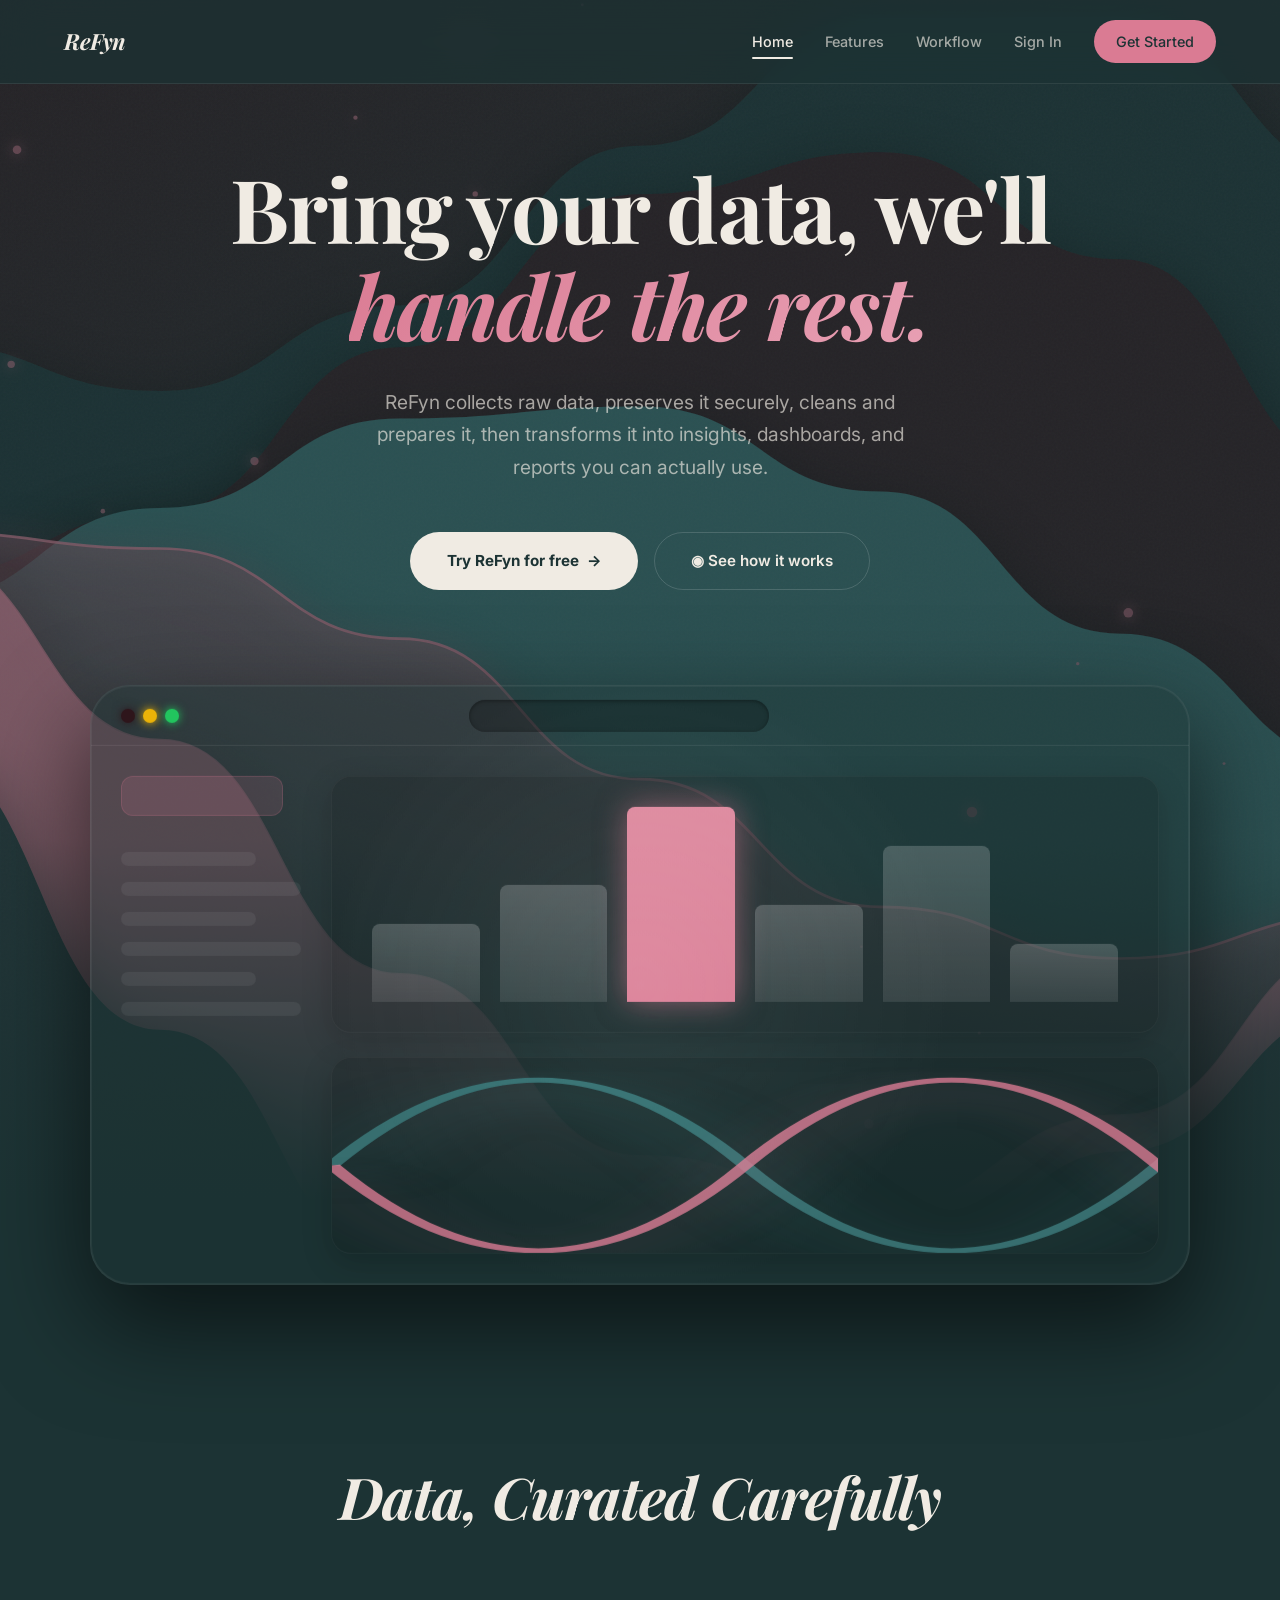
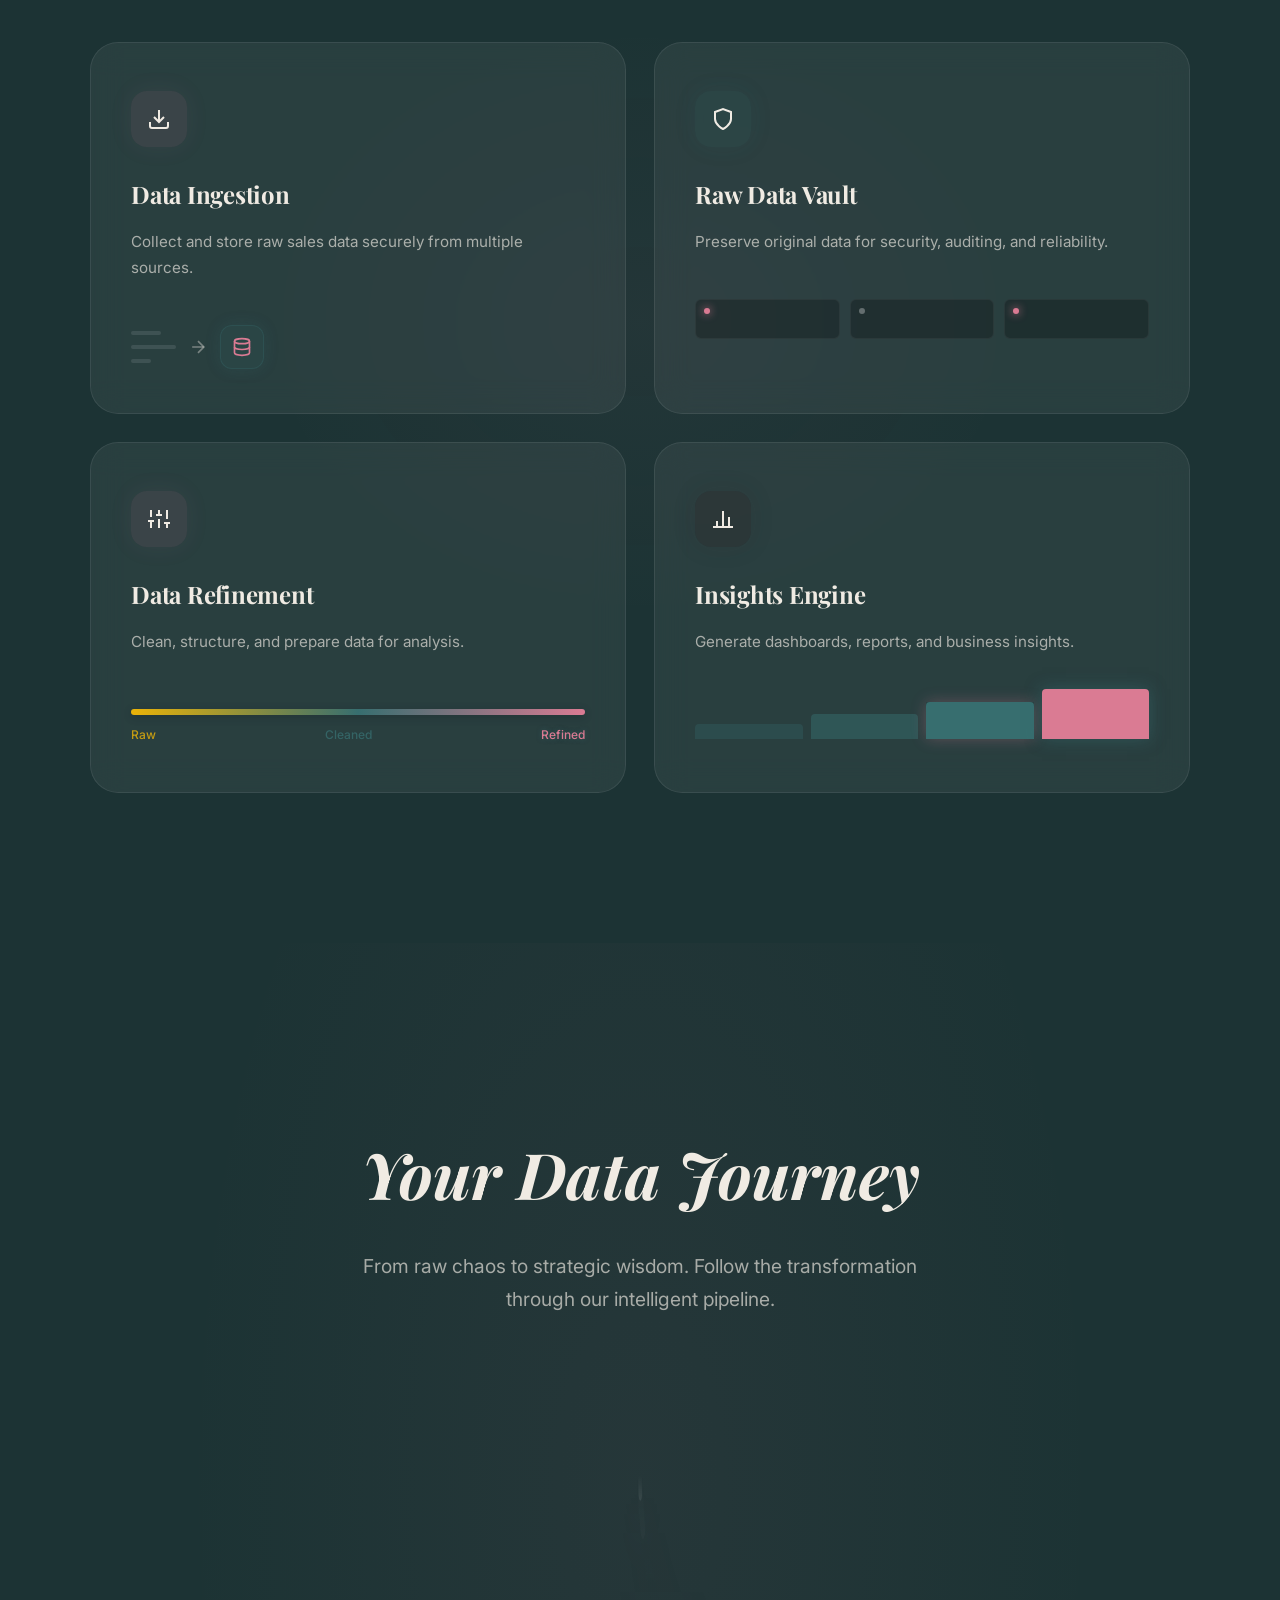
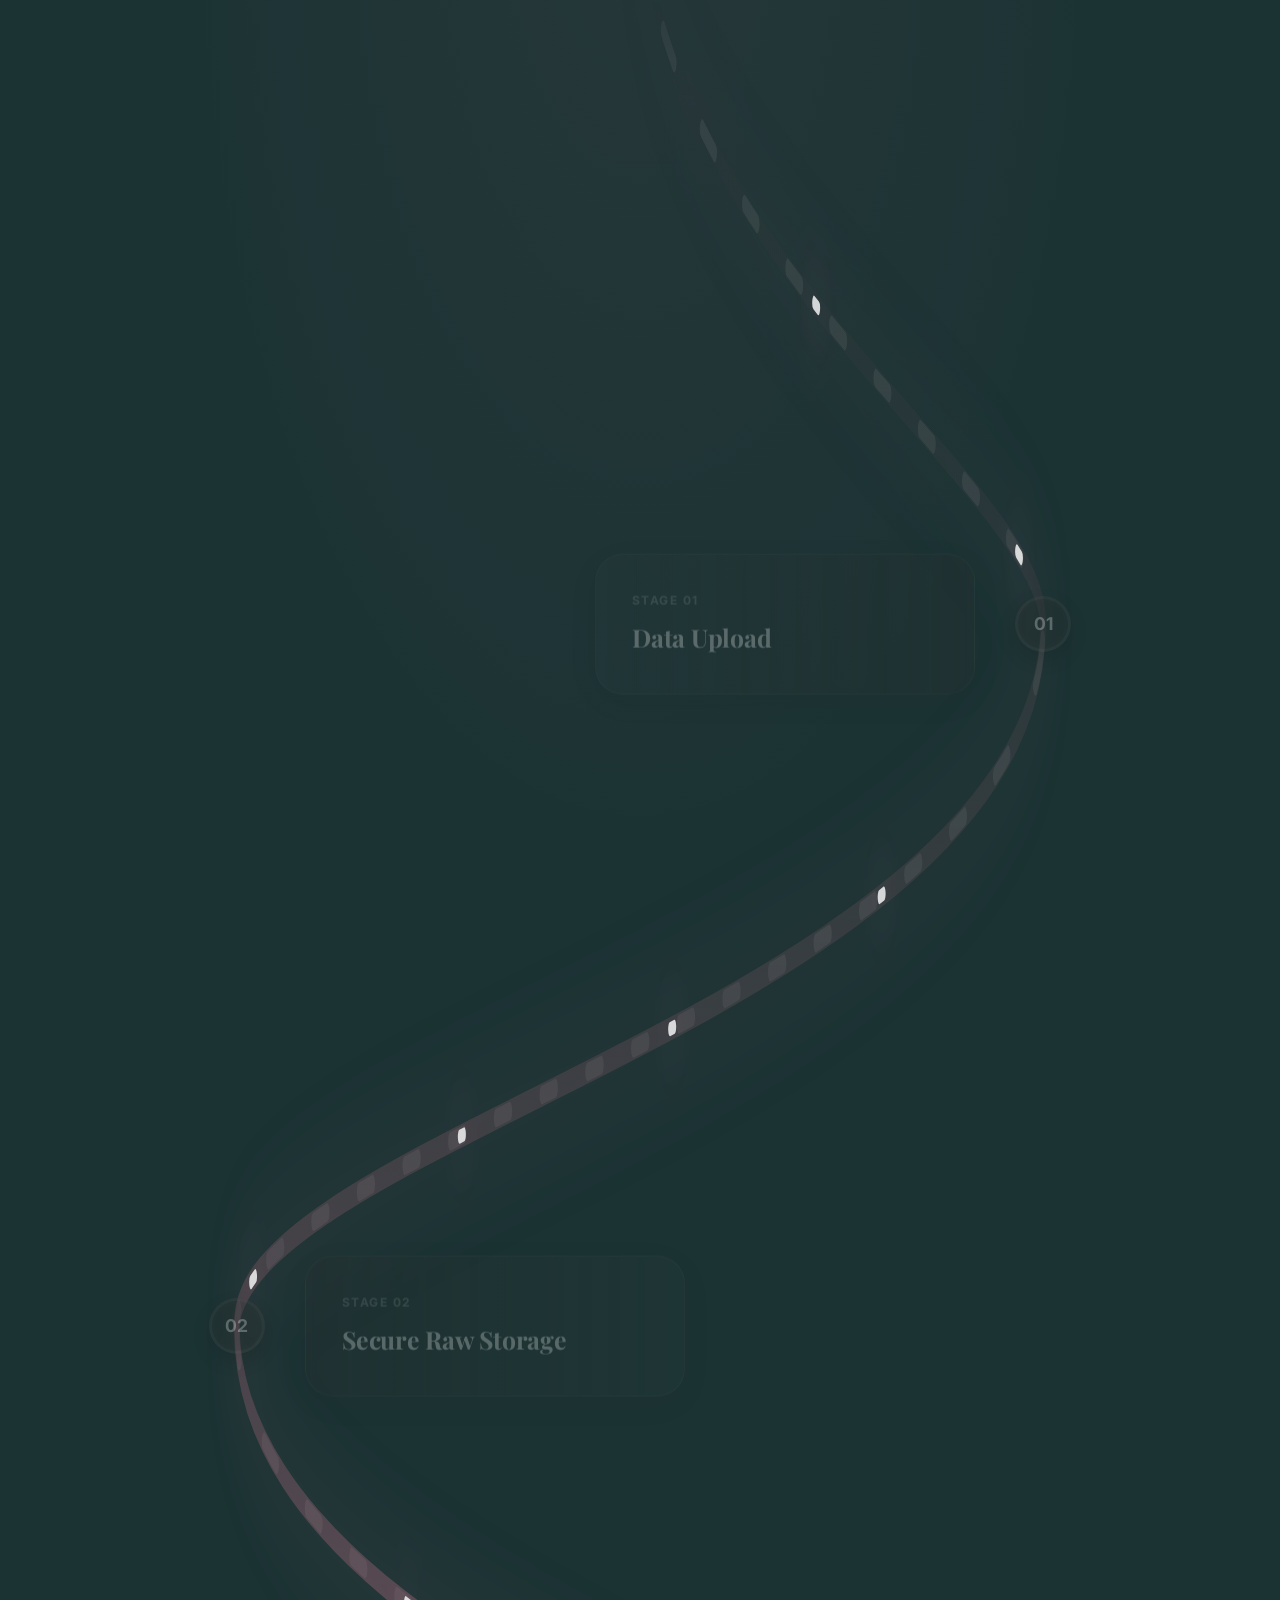
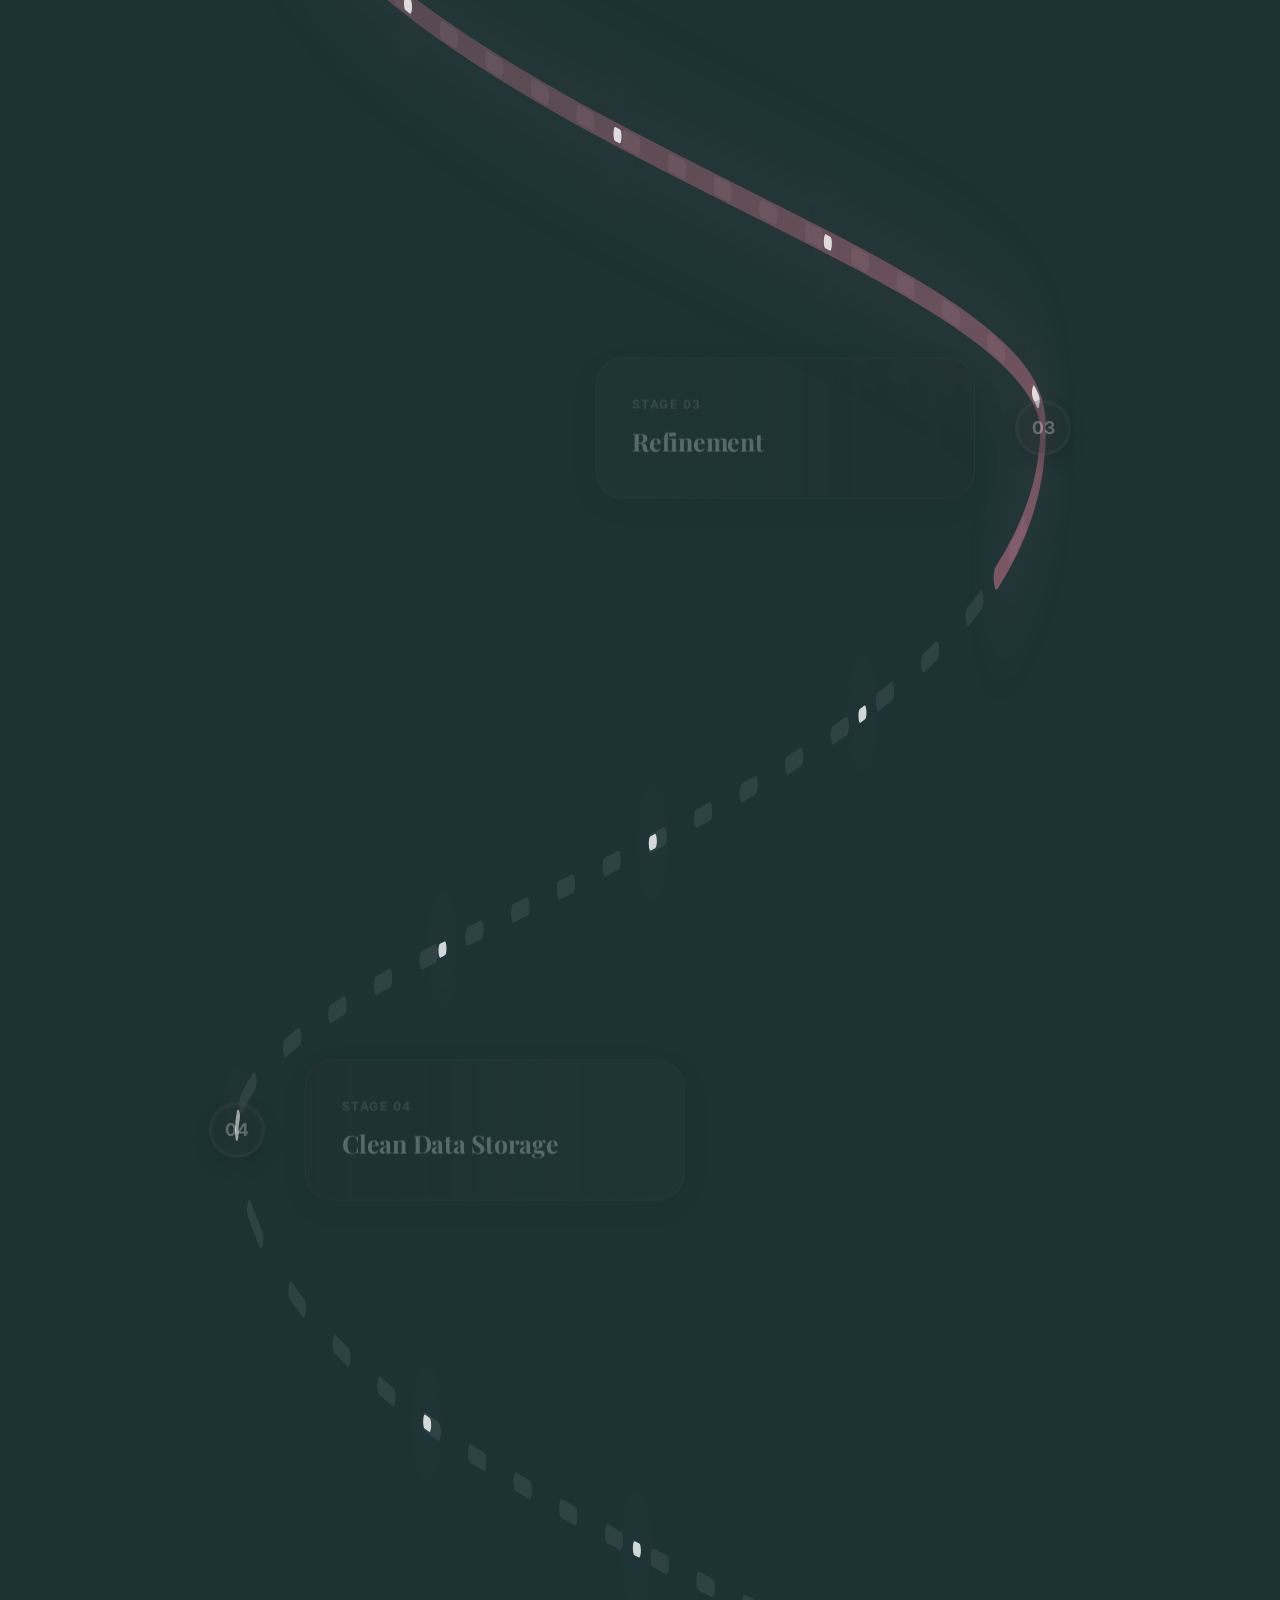
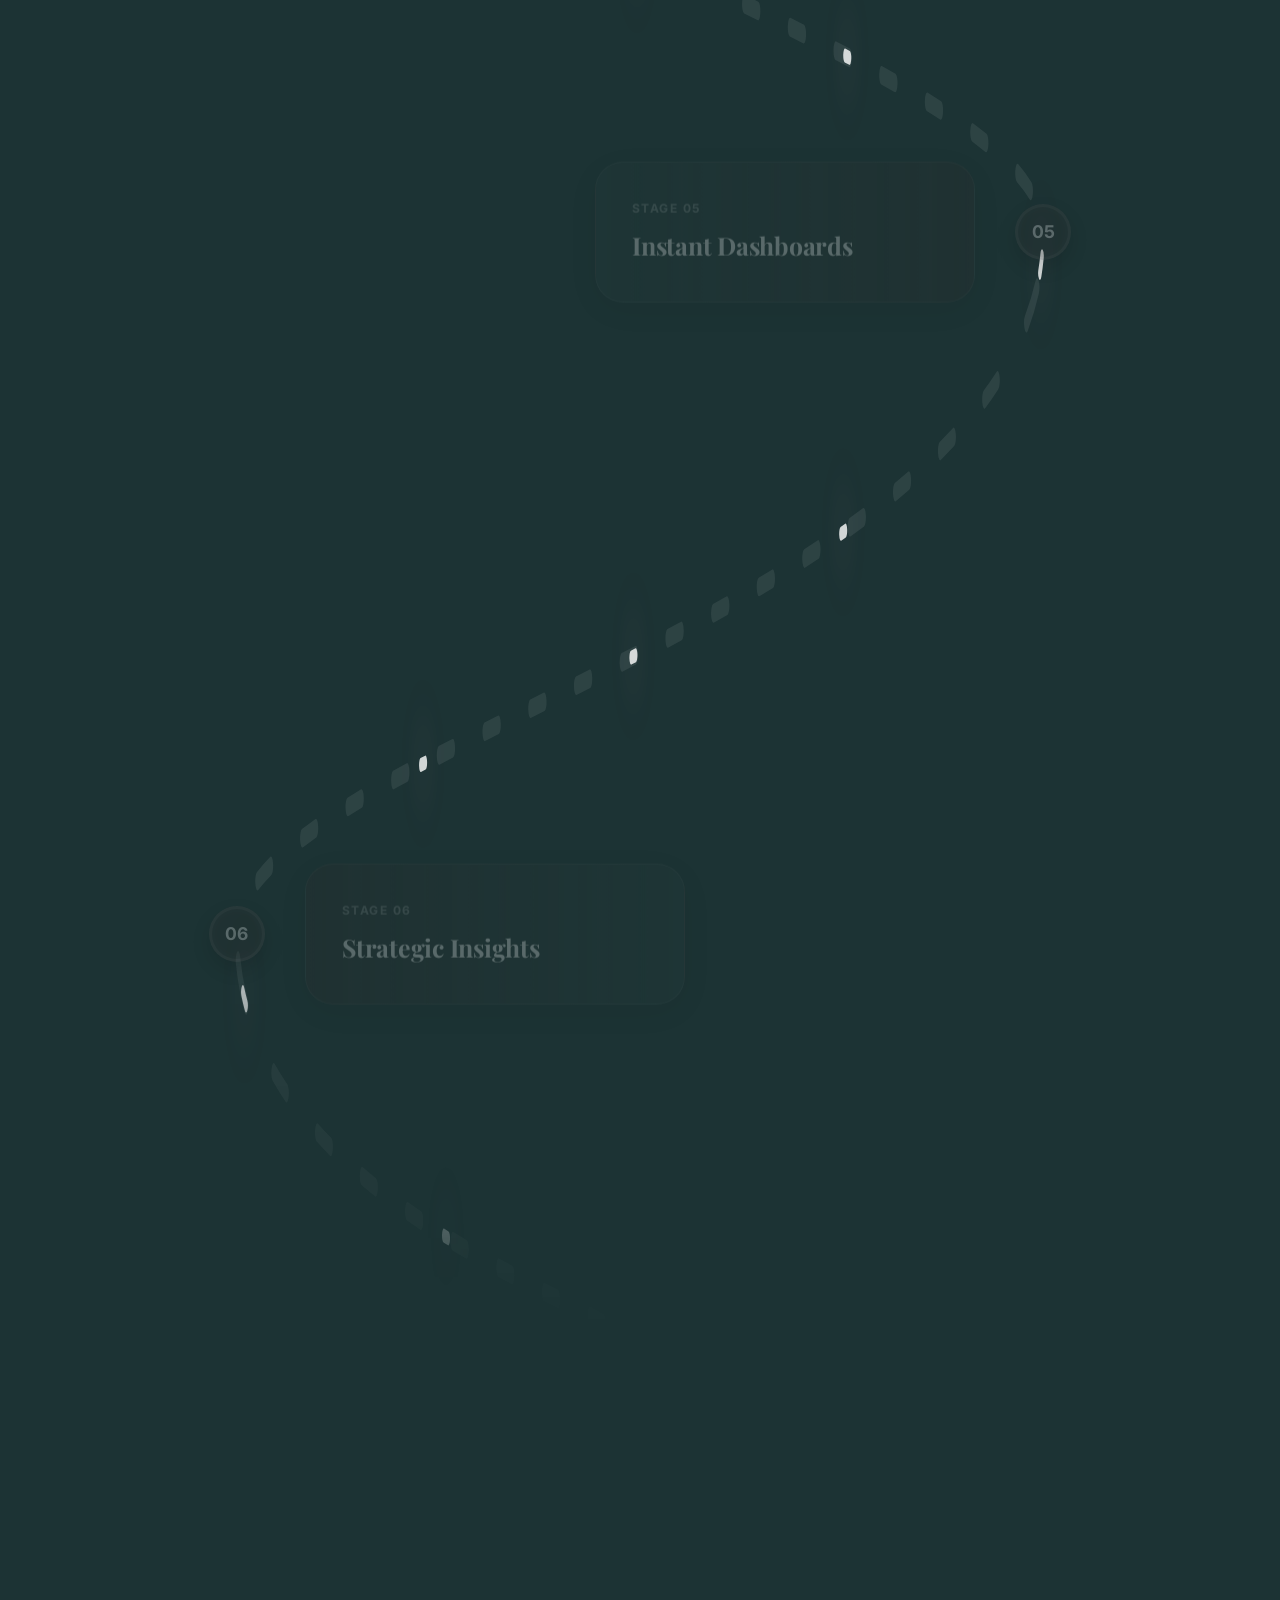
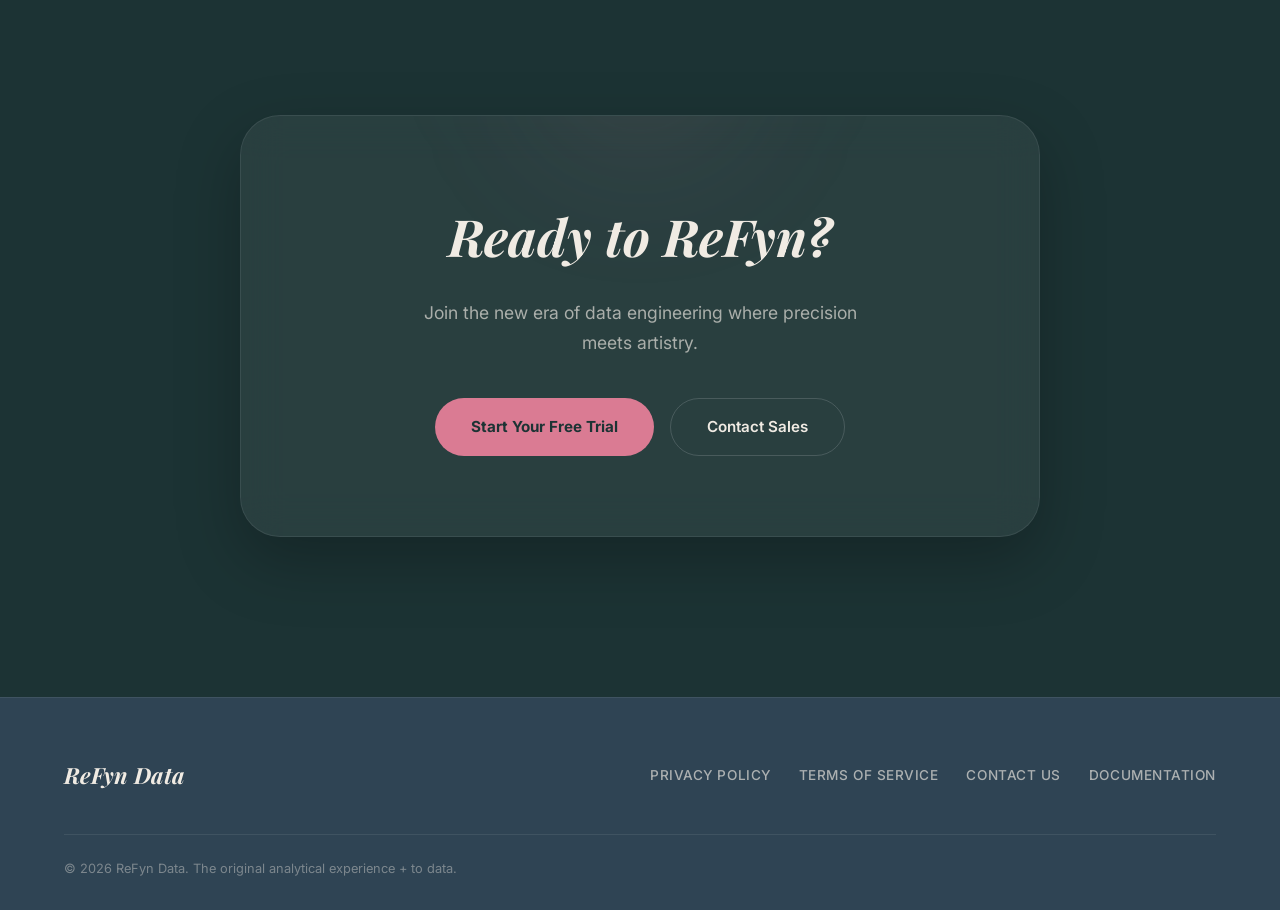
==== commit 0312b4b6: "feat: Redirect Sign In to Marketing Analytics Dashboard for raw data upload" ====
--- a/index.html
+++ b/index.html
@@ -746,13 +746,13 @@
 
     <!-- ─── NAVBAR ─── -->
     <nav class="navbar">
-        <a href="#" class="nav-logo">ReFyn</a>
+        <a href="/" class="nav-logo">ReFyn</a>
         <div class="nav-links">
-            <a href="#" class="active">Home</a>
+            <a href="/" class="active">Home</a>
             <a href="#features">Features</a>
             <a href="#roadmap">Workflow</a>
-            <a href="#features">Sign In</a>
-            <a href="#features" class="btn-nav">Get Started</a>
+            <a href="/dashboard">Sign In</a>
+            <a href="/dashboard" class="btn-nav">Get Started</a>
         </div>
     </nav>
 
@@ -764,7 +764,7 @@
         <h1>Bring your data, we'll<br><em>handle the rest.</em></h1>
         <p class="hero-tagline">ReFyn collects raw data, preserves it securely, cleans and prepares it, then transforms it into insights, dashboards, and reports you can actually use.</p>
         <div class="hero-cta">
-            <a href="#features" class="cta-primary magnetic-btn">
+            <a href="/dashboard" class="cta-primary magnetic-btn">
                 <span class="magnetic-text">Try ReFyn for free <span class="cta-arrow">→</span></span>
             </a>
             <a href="#roadmap" class="cta-secondary">◉ See how it works</a>
@@ -957,7 +957,7 @@
             <h2>Ready to ReFyn?</h2>
             <p>Join the new era of data engineering where precision meets artistry.</p>
             <div class="cta-buttons">
-                <a href="#features" class="cta-btn-green">Start Your Free Trial</a>
+                <a href="/dashboard" class="cta-btn-green">Start Your Free Trial</a>
                 <a href="mailto:support@refyndata.com" class="cta-btn-outline">Contact Sales</a>
             </div>
         </div>
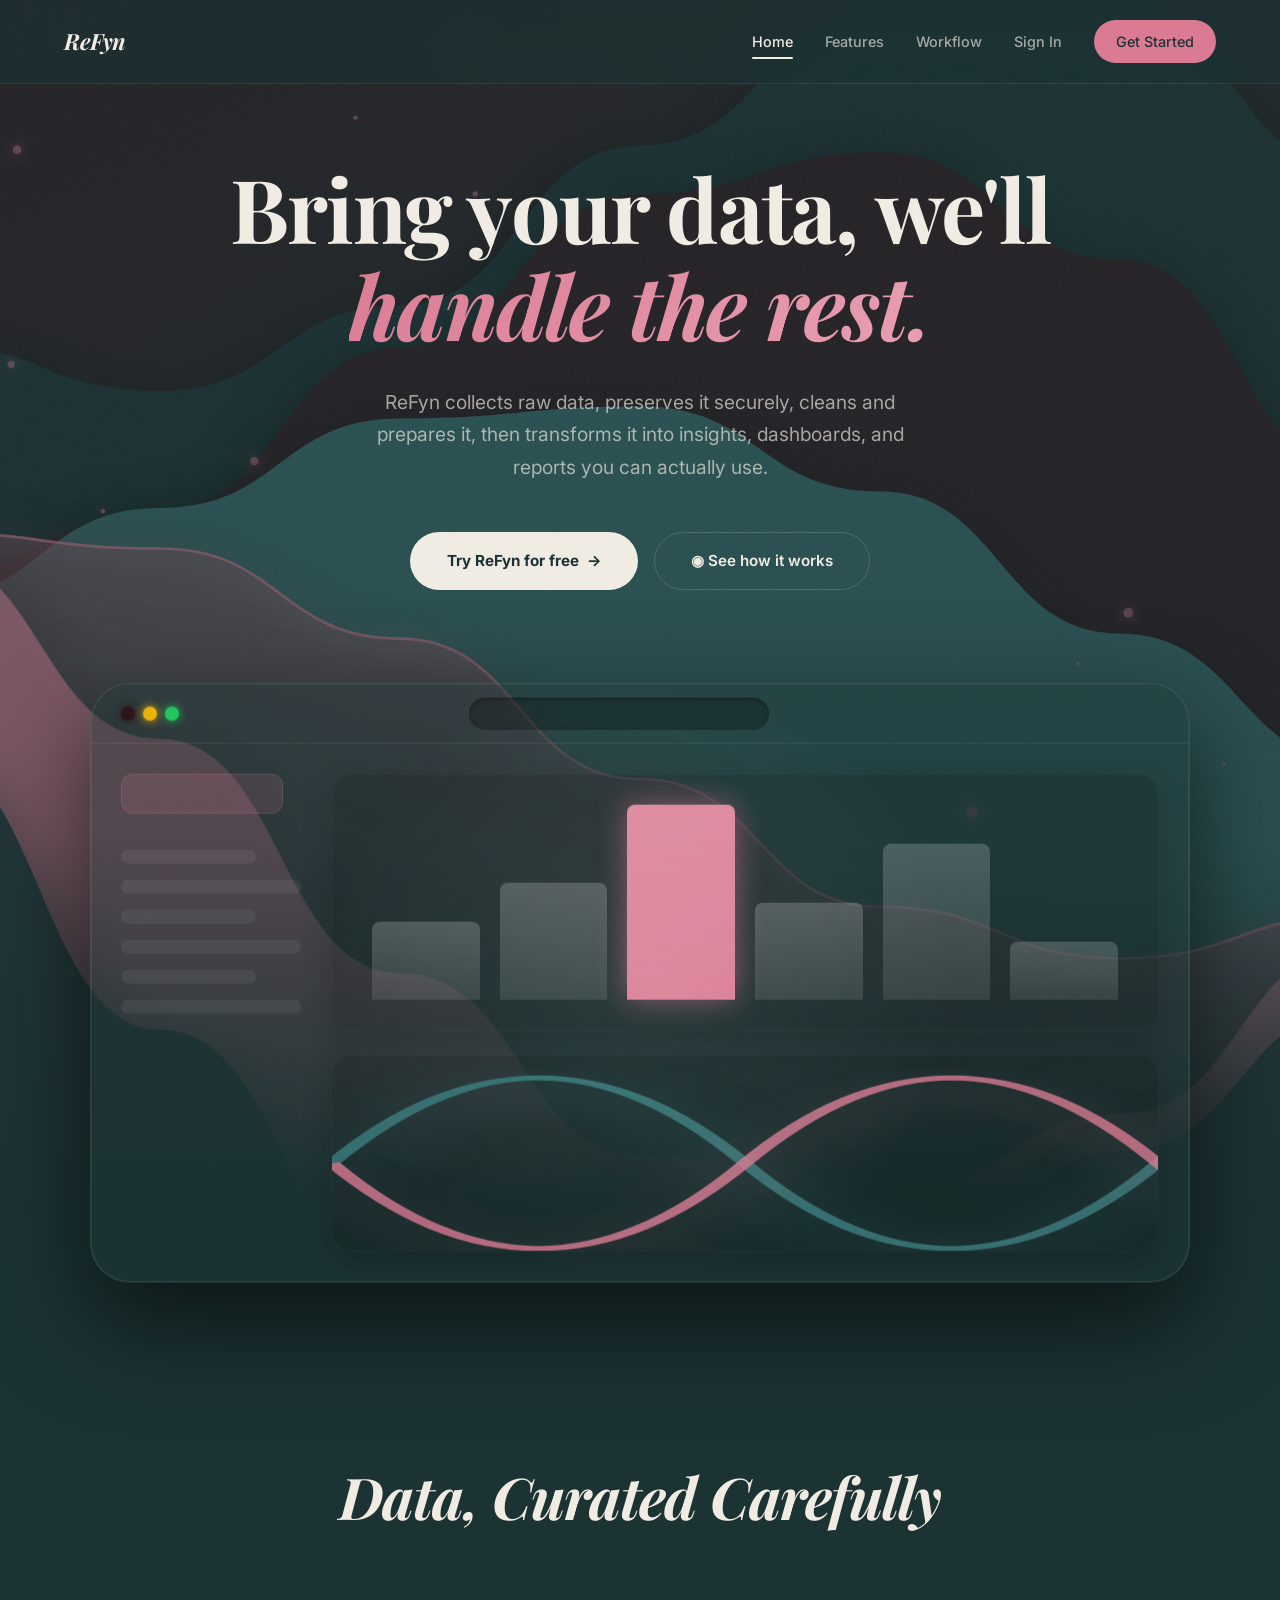
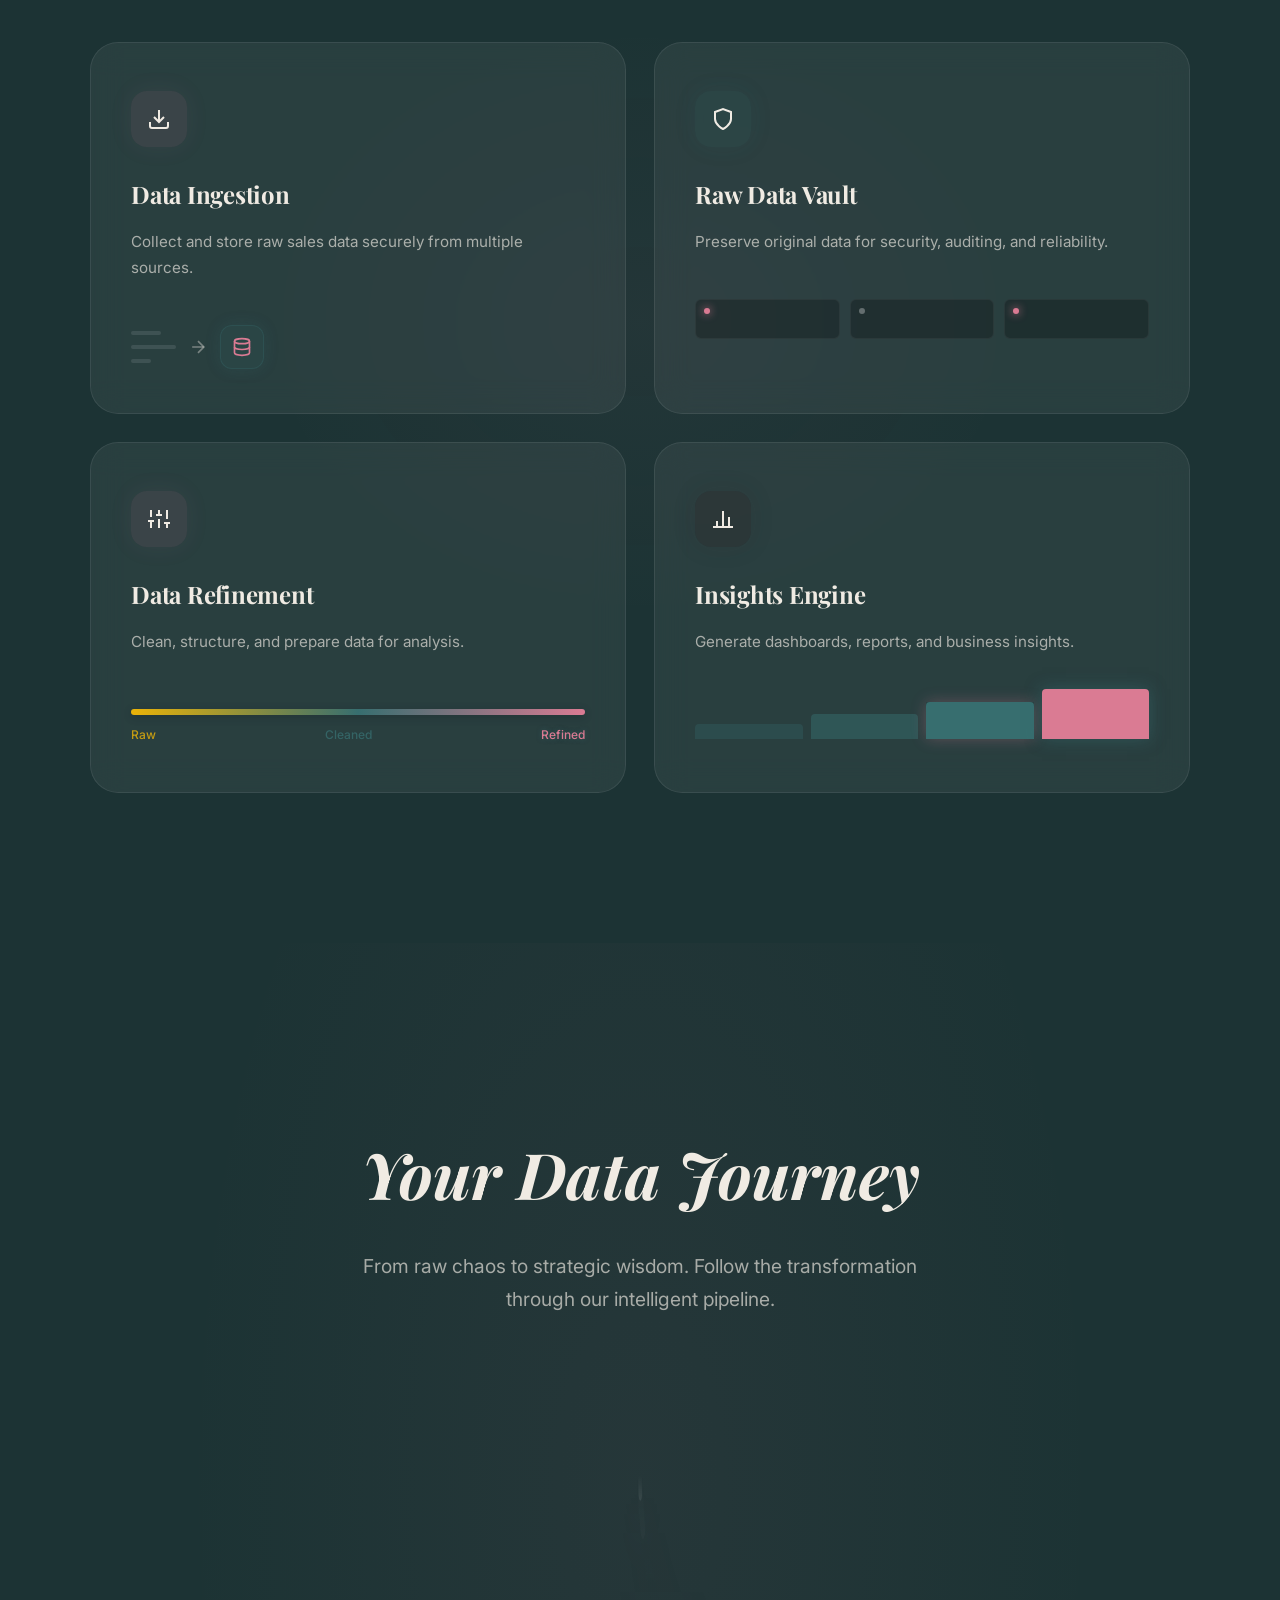
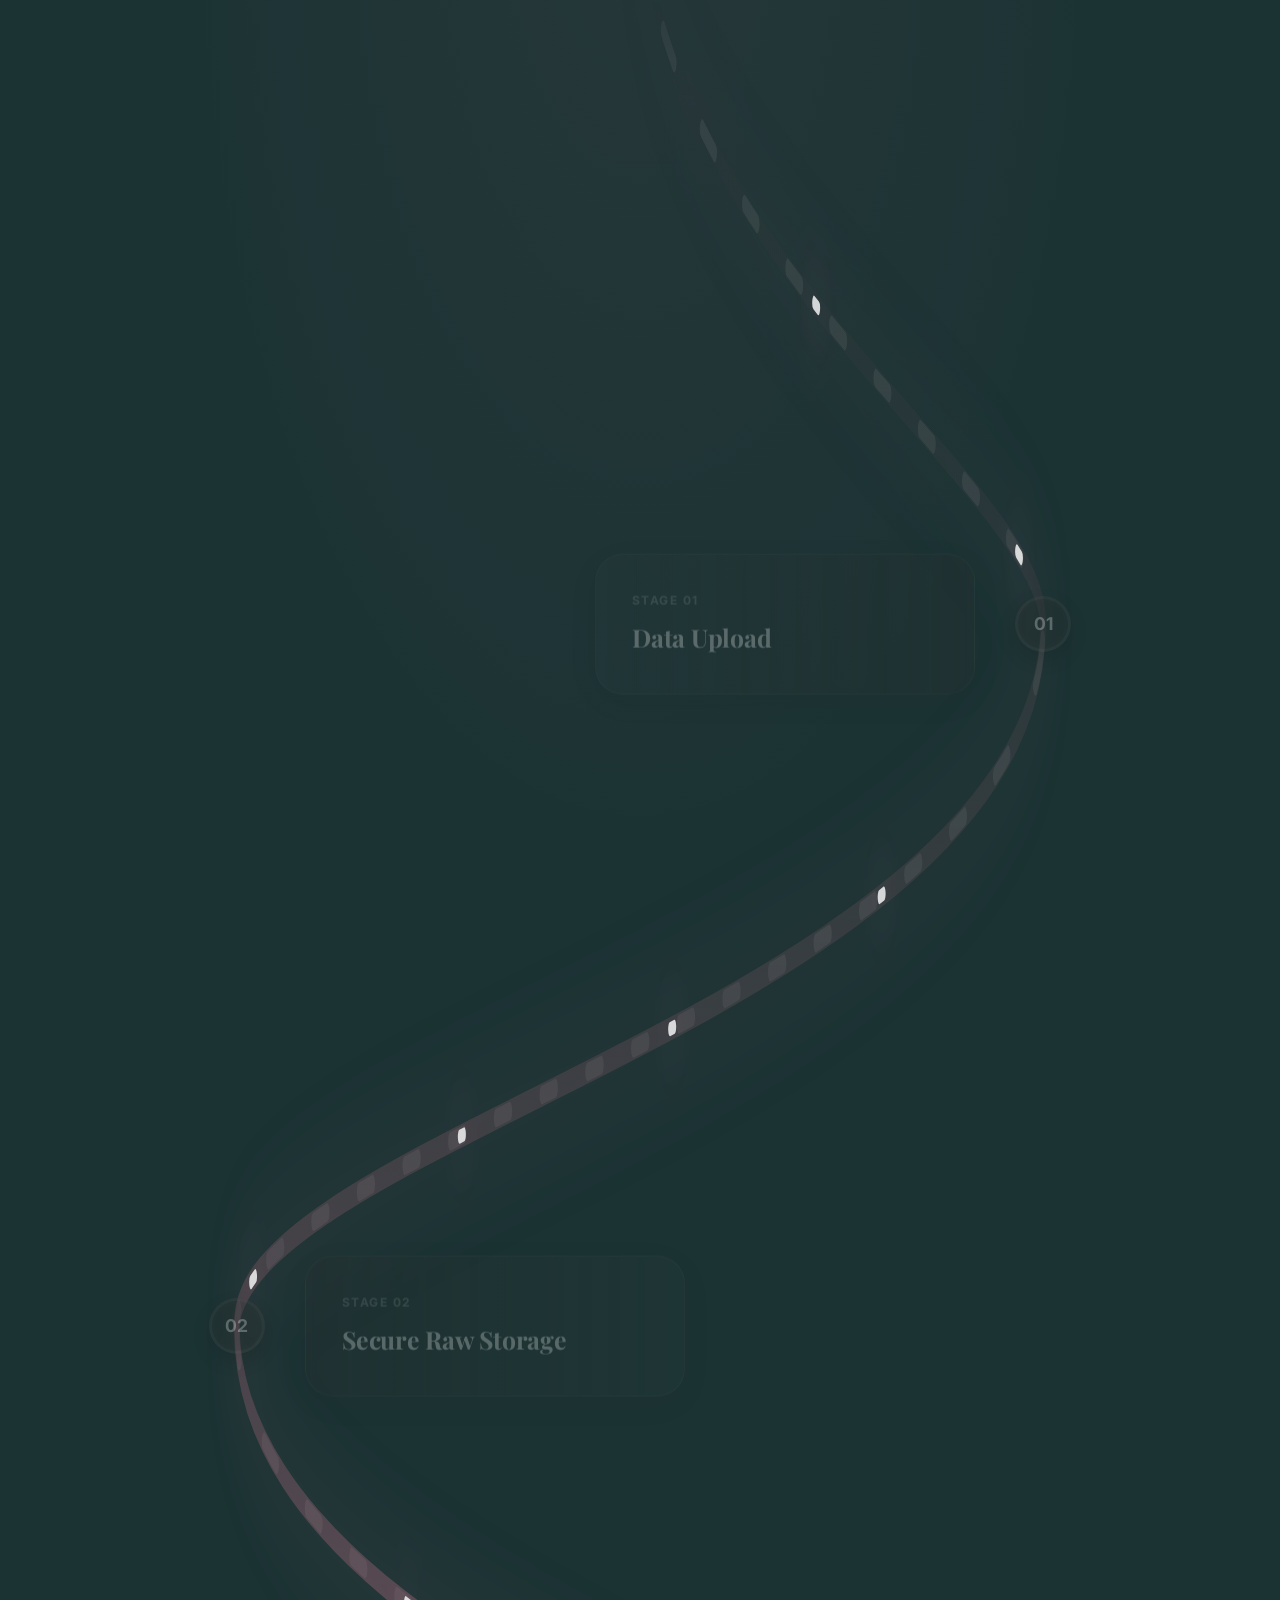
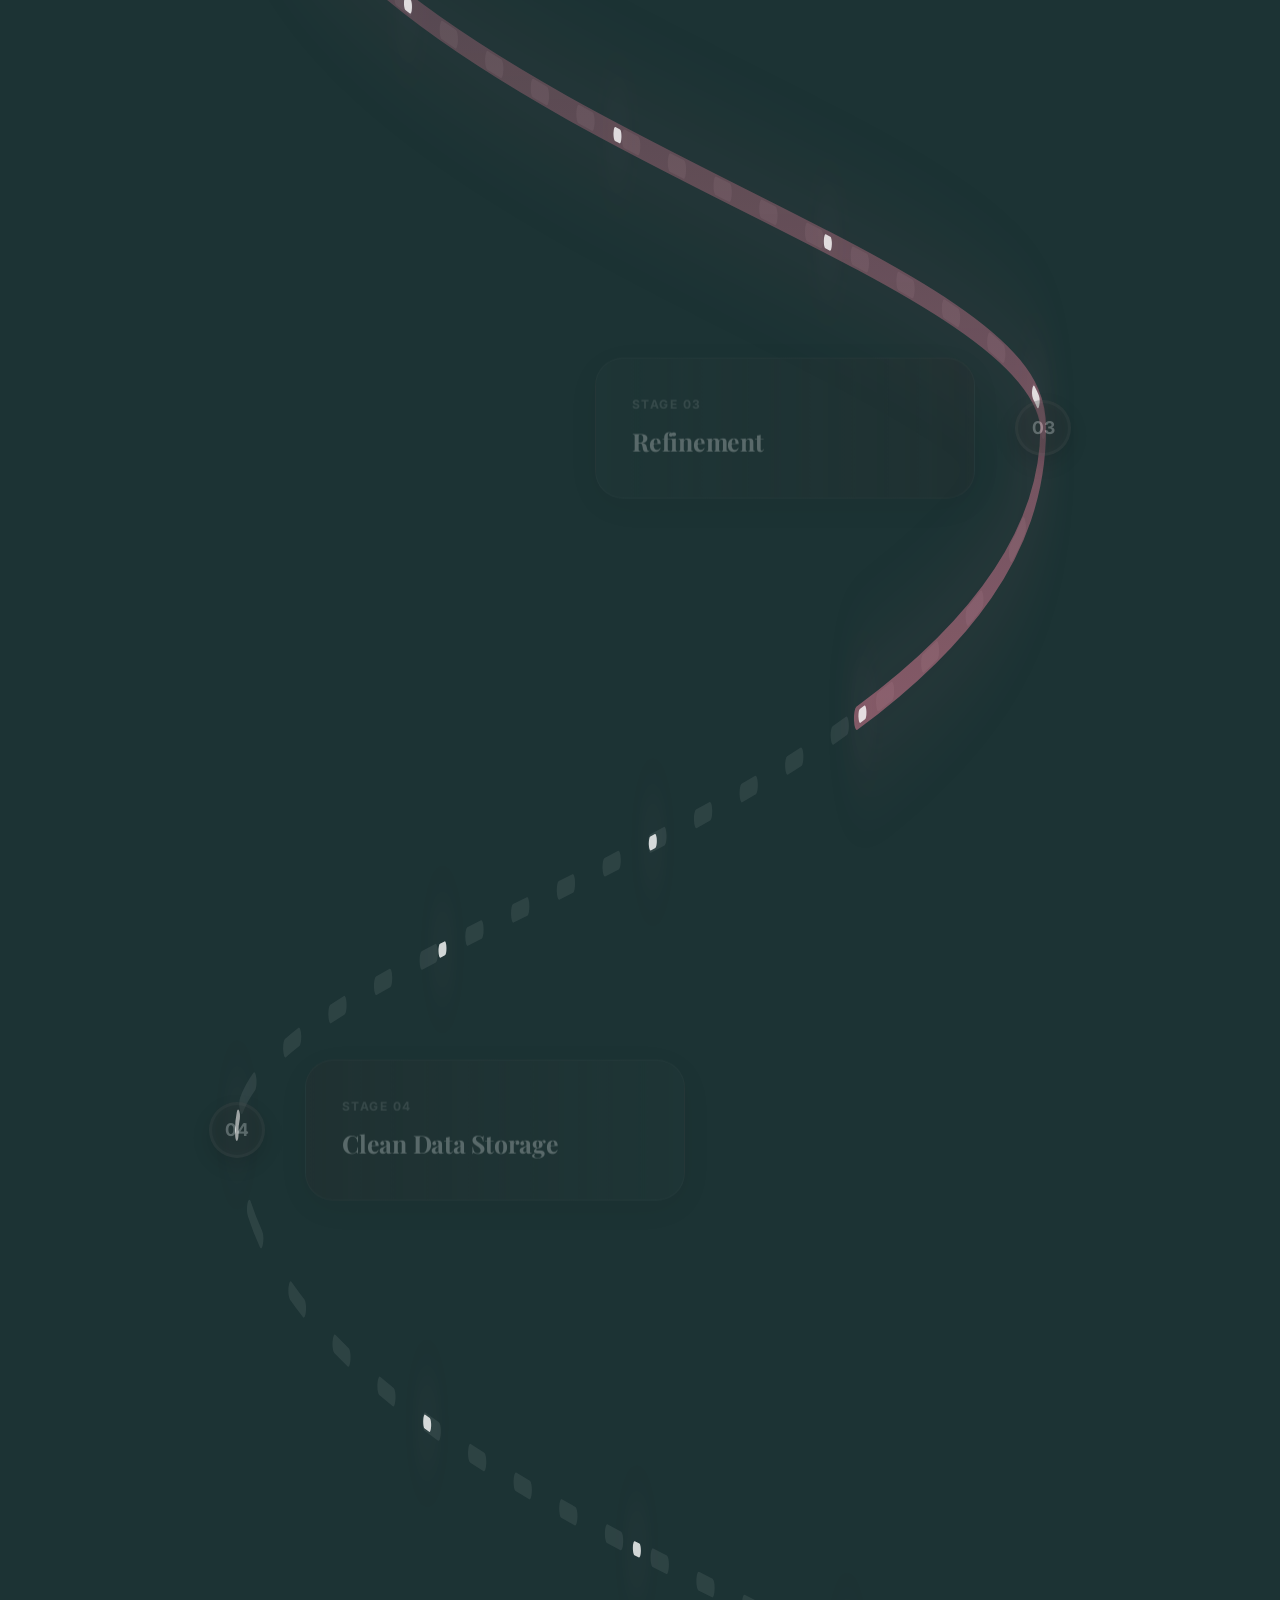
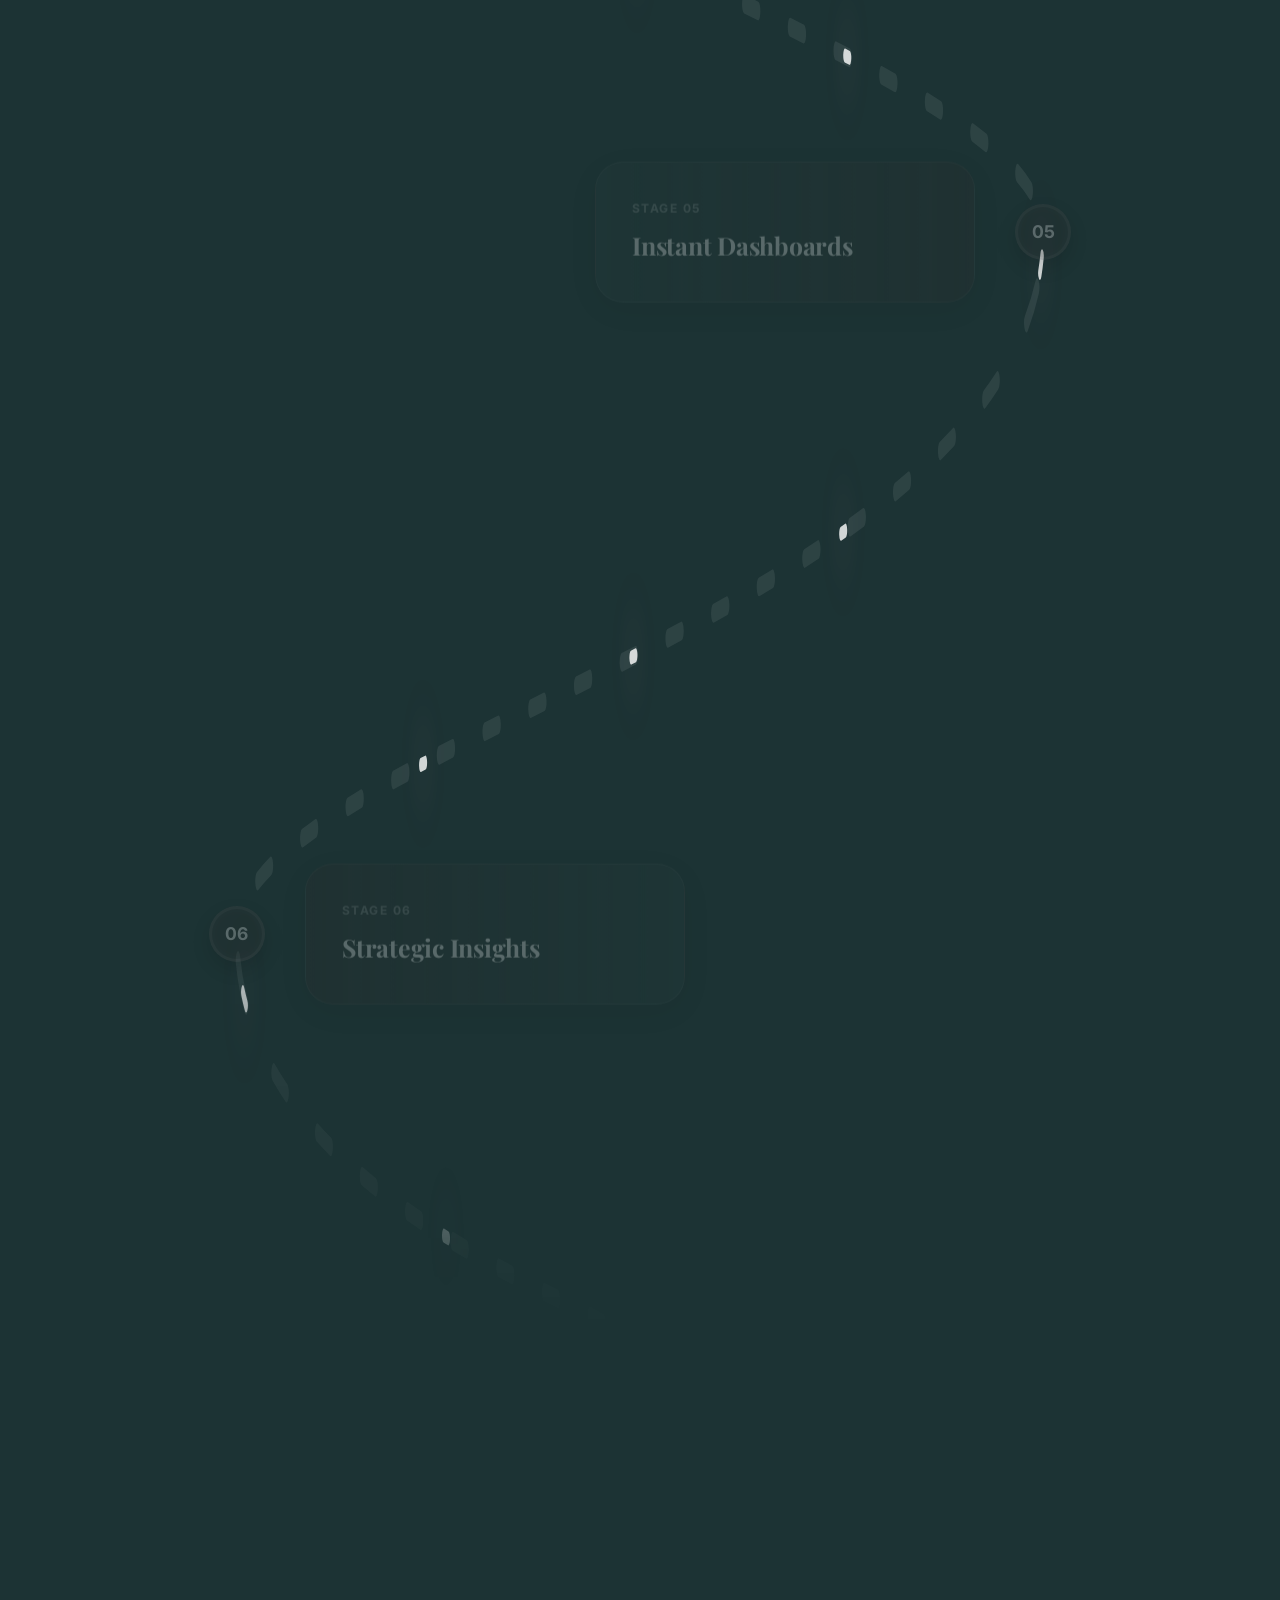
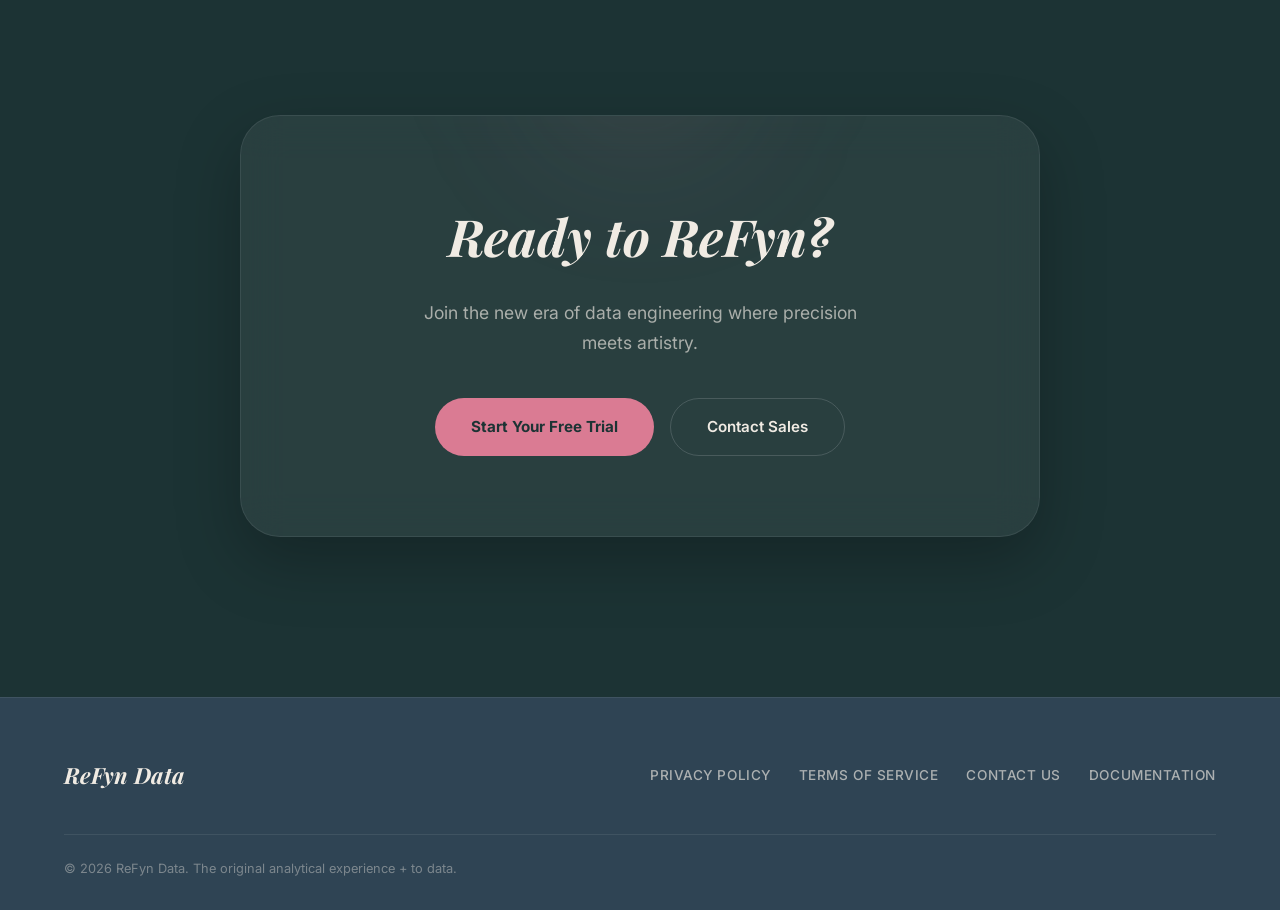
==== commit 36ea8f73: "feat: Update landing page Sign In links to live Render URL" ====
--- a/index.html
+++ b/index.html
@@ -751,8 +751,8 @@
             <a href="/" class="active">Home</a>
             <a href="#features">Features</a>
             <a href="#roadmap">Workflow</a>
-            <a href="/dashboard">Sign In</a>
-            <a href="/dashboard" class="btn-nav">Get Started</a>
+            <a href="https://refyn-9db2.onrender.com/dashboard">Sign In</a>
+            <a href="https://refyn-9db2.onrender.com/dashboard" class="btn-nav">Get Started</a>
         </div>
     </nav>
 
@@ -764,7 +764,7 @@
         <h1>Bring your data, we'll<br><em>handle the rest.</em></h1>
         <p class="hero-tagline">ReFyn collects raw data, preserves it securely, cleans and prepares it, then transforms it into insights, dashboards, and reports you can actually use.</p>
         <div class="hero-cta">
-            <a href="/dashboard" class="cta-primary magnetic-btn">
+            <a href="https://refyn-9db2.onrender.com/dashboard" class="cta-primary magnetic-btn">
                 <span class="magnetic-text">Try ReFyn for free <span class="cta-arrow">→</span></span>
             </a>
             <a href="#roadmap" class="cta-secondary">◉ See how it works</a>
@@ -957,7 +957,7 @@
             <h2>Ready to ReFyn?</h2>
             <p>Join the new era of data engineering where precision meets artistry.</p>
             <div class="cta-buttons">
-                <a href="/dashboard" class="cta-btn-green">Start Your Free Trial</a>
+                <a href="https://refyn-9db2.onrender.com/dashboard" class="cta-btn-green">Start Your Free Trial</a>
                 <a href="mailto:support@refyndata.com" class="cta-btn-outline">Contact Sales</a>
             </div>
         </div>
